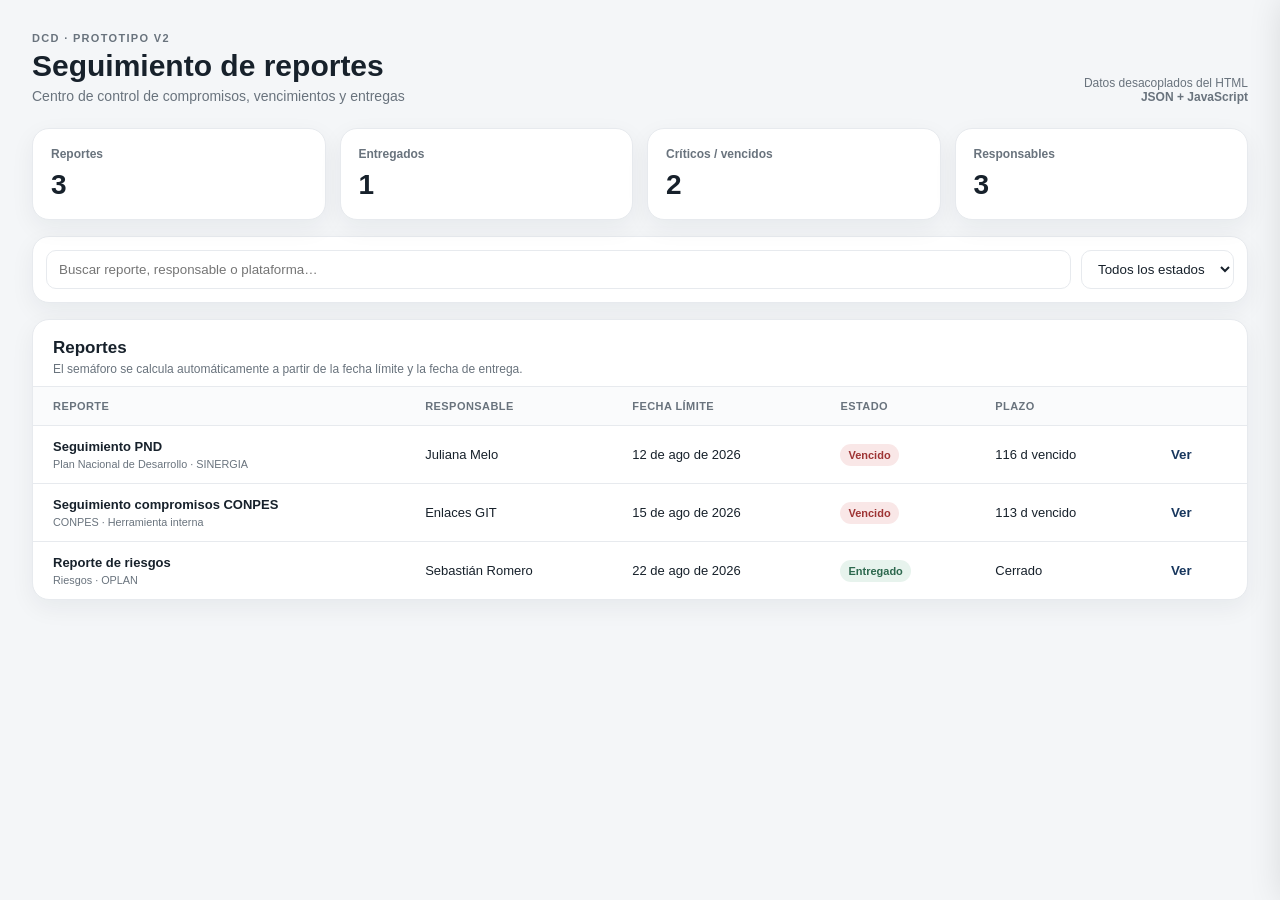
==== v2.html @ bf987211 "Add visor v2 entry page" ====
<!DOCTYPE html><html lang="es"><head><meta charset="utf-8"><meta name="viewport" content="width=device-width,initial-scale=1"><title>DCD · Seguimiento de reportes</title><link rel="stylesheet" href="./css/dashboard.css"></head><body><main class="shell"><header class="top"><div><div class="eyebrow">DCD · Prototipo V2</div><h1>Seguimiento de reportes</h1><div class="sub">Centro de control de compromisos, vencimientos y entregas</div></div><div class="stamp">Datos desacoplados del HTML<br><strong>JSON + JavaScript</strong></div></header><section class="kpis"><div class="card kpi"><span>Reportes</span><strong id="k-total">—</strong></div><div class="card kpi"><span>Entregados</span><strong id="k-cerrados">—</strong></div><div class="card kpi"><span>Críticos / vencidos</span><strong id="k-criticos">—</strong></div><div class="card kpi"><span>Responsables</span><strong id="k-responsables">—</strong></div></section><section class="card toolbar"><input id="buscar" placeholder="Buscar reporte, responsable o plataforma…"><select id="estado"><option value="">Todos los estados</option><option value="cerrado">Entregado</option><option value="plazo">En plazo</option><option value="seguimiento">Seguimiento</option><option value="critico">Crítico</option><option value="vencido">Vencido</option></select></section><section class="card table-card"><div class="table-head"><h2>Reportes</h2><p>El semáforo se calcula automáticamente a partir de la fecha límite y la fecha de entrega.</p></div><table><thead><tr><th>Reporte</th><th>Responsable</th><th>Fecha límite</th><th>Estado</th><th>Plazo</th><th></th></tr></thead><tbody id="tbody"><tr><td colspan="6">Cargando…</td></tr></tbody></table></section></main><aside id="drawer" class="drawer"><button id="close" class="drawer-close">×</button><div id="drawer-body"></div></aside><script src="./js/app.js"></script></body></html>
---- css/dashboard.css ----
:root{--ink:#17212b;--muted:#69737d;--line:#e7eaee;--bg:#f4f6f8;--panel:#fff;--navy:#17365d;--soft:#eaf0f7;--red:#9e3434;--amber:#956600;--green:#2d684e}*{box-sizing:border-box}body{margin:0;background:var(--bg);color:var(--ink);font-family:Arial,Helvetica,sans-serif}.shell{max-width:1400px;margin:auto;padding:32px}.top{display:flex;justify-content:space-between;gap:20px;align-items:flex-end;margin-bottom:24px}.eyebrow,.drawer-eyebrow{font-size:11px;font-weight:700;letter-spacing:.12em;text-transform:uppercase;color:var(--muted)}h1{font-size:30px;margin:5px 0 5px}.sub{color:var(--muted);font-size:14px}.stamp{text-align:right;font-size:12px;color:var(--muted)}.kpis{display:grid;grid-template-columns:repeat(4,1fr);gap:14px;margin-bottom:16px}.card{background:var(--panel);border:1px solid var(--line);border-radius:17px;box-shadow:0 8px 24px rgba(25,35,45,.06)}.kpi{padding:18px}.kpi span{display:block;font-size:12px;color:var(--muted);font-weight:700}.kpi strong{display:block;font-size:28px;margin-top:8px}.toolbar{padding:13px;display:flex;gap:10px;margin-bottom:16px}input,select{border:1px solid var(--line);background:white;border-radius:10px;padding:10px 12px;color:var(--ink)}input{flex:1}.table-card{overflow:hidden}.table-head{padding:18px 20px 10px}.table-head h2{font-size:17px;margin:0 0 4px}.table-head p{font-size:12px;color:var(--muted);margin:0}table{width:100%;border-collapse:collapse}th,td{padding:13px 20px;border-top:1px solid var(--line);text-align:left;font-size:13px}th{font-size:11px;text-transform:uppercase;letter-spacing:.04em;color:var(--muted);background:#fafbfc}td small{display:block;color:var(--muted);margin-top:4px}.badge{display:inline-block;padding:5px 8px;border-radius:999px;font-size:11px;font-weight:700}.cerrado{background:#e7f3ed;color:var(--green)}.plazo{background:#edf2f8;color:var(--navy)}.seguimiento{background:#fff3d6;color:var(--amber)}.critico,.vencido{background:#f9e7e7;color:var(--red)}.linkbtn{border:0;background:none;color:var(--navy);font-weight:700;cursor:pointer}.empty{text-align:center;color:var(--muted);padding:35px}.drawer{position:fixed;right:-440px;top:0;width:min(420px,92vw);height:100vh;background:white;box-shadow:-15px 0 35px rgba(0,0,0,.14);transition:.25s;padding:26px;z-index:10;overflow:auto}.drawer.open{right:0}.drawer-close{float:right;border:0;background:#f0f2f4;border-radius:50%;width:34px;height:34px;cursor:pointer}.drawer h2{margin:7px 0 12px;font-size:22px}dl{display:grid;grid-template-columns:130px 1fr;margin-top:25px}dt,dd{padding:10px 0;border-bottom:1px solid var(--line);font-size:12px;margin:0}dt{color:var(--muted);font-weight:700}dd{font-weight:600}@media(max-width:800px){.shell{padding:18px}.top{align-items:flex-start;flex-direction:column}.stamp{text-align:left}.kpis{grid-template-columns:repeat(2,1fr)}.toolbar{flex-direction:column}.table-card{overflow:auto}table{min-width:850px}}
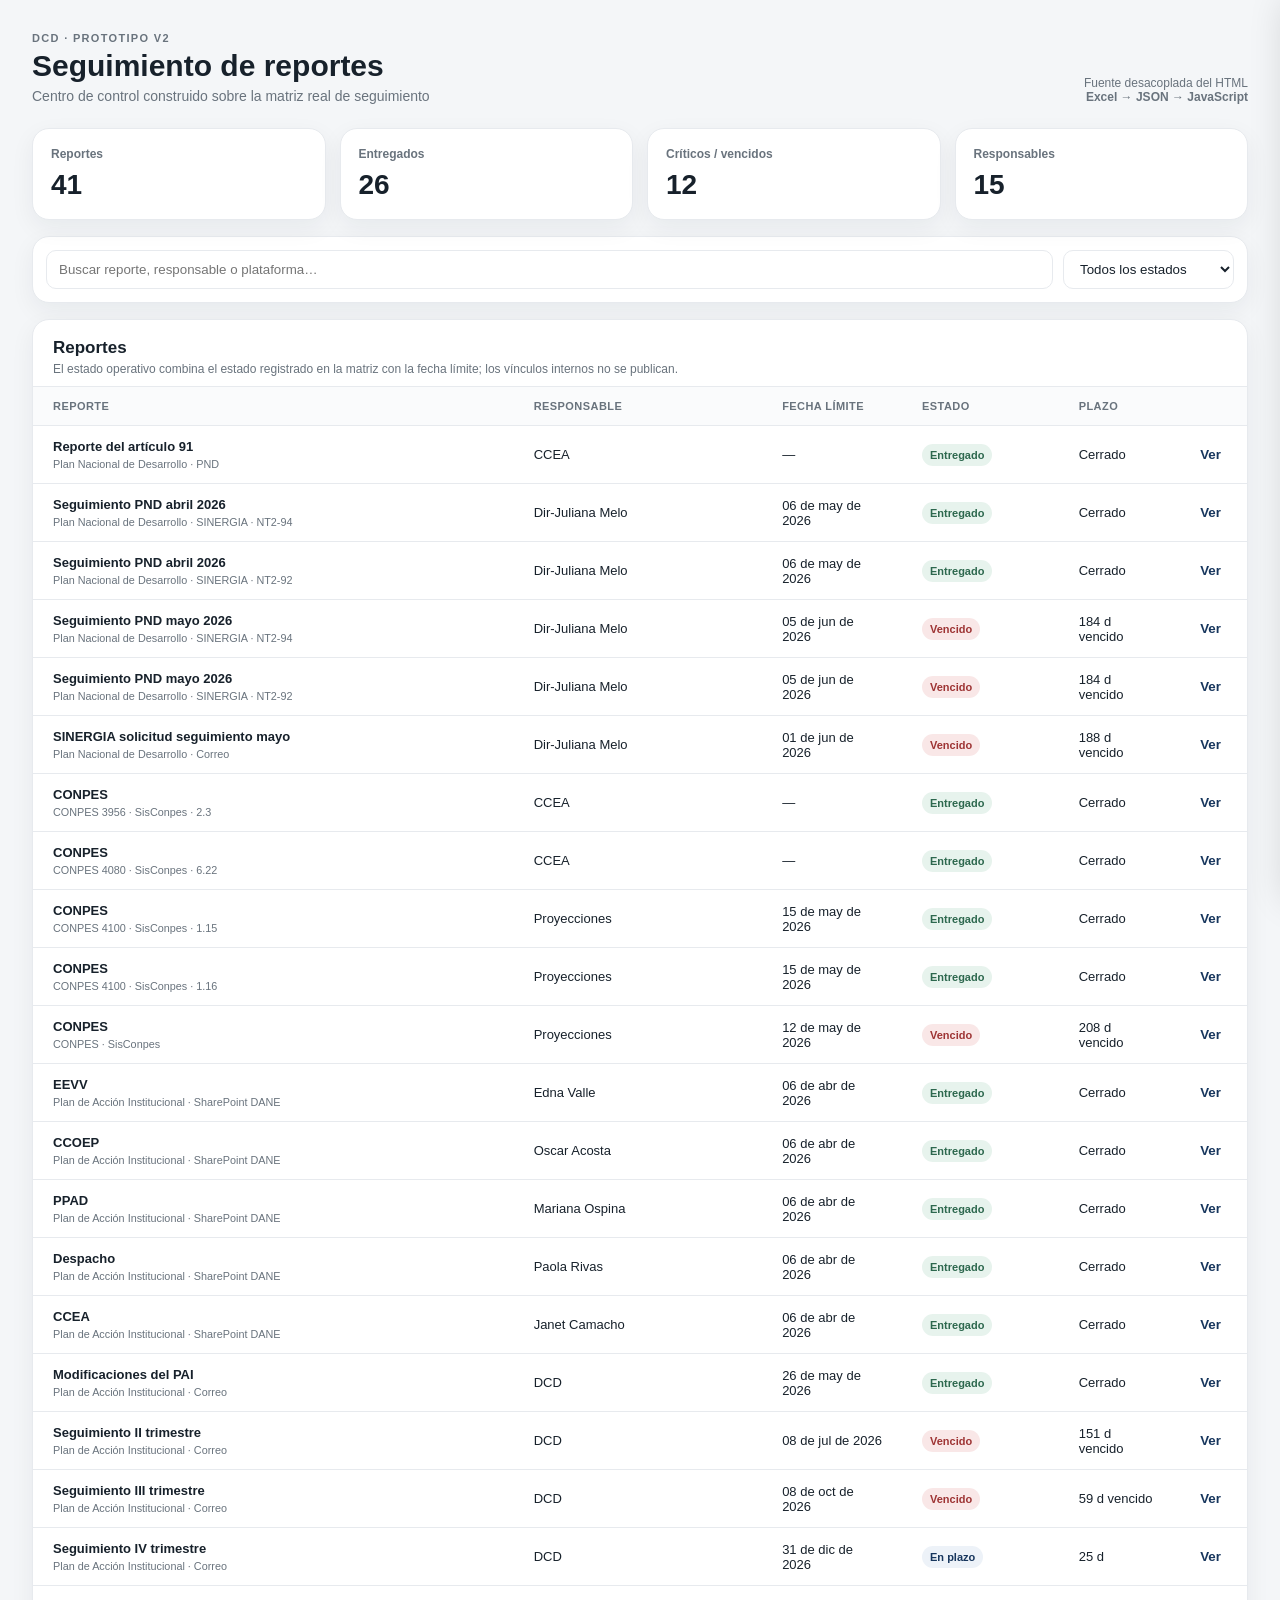
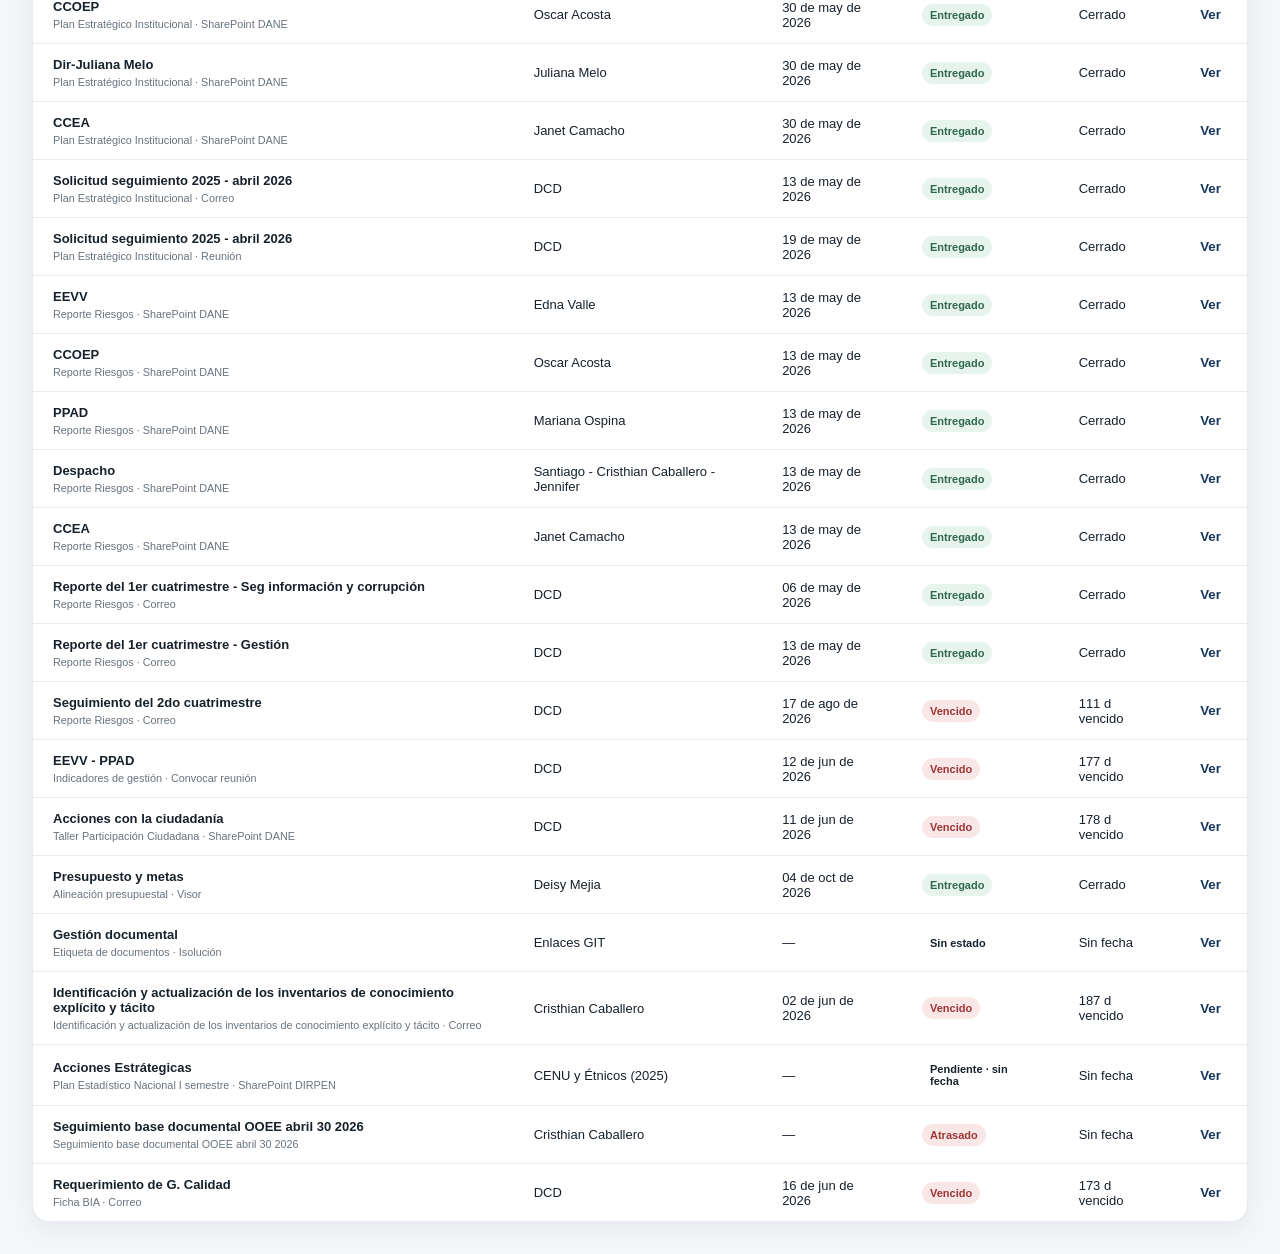
==== commit 2b573e92: "Update visor copy and filters for real matrix data" ====
--- a/v2.html
+++ b/v2.html
@@ -1 +1 @@
-<!DOCTYPE html><html lang="es"><head><meta charset="utf-8"><meta name="viewport" content="width=device-width,initial-scale=1"><title>DCD · Seguimiento de reportes</title><link rel="stylesheet" href="./css/dashboard.css"></head><body><main class="shell"><header class="top"><div><div class="eyebrow">DCD · Prototipo V2</div><h1>Seguimiento de reportes</h1><div class="sub">Centro de control de compromisos, vencimientos y entregas</div></div><div class="stamp">Datos desacoplados del HTML<br><strong>JSON + JavaScript</strong></div></header><section class="kpis"><div class="card kpi"><span>Reportes</span><strong id="k-total">—</strong></div><div class="card kpi"><span>Entregados</span><strong id="k-cerrados">—</strong></div><div class="card kpi"><span>Críticos / vencidos</span><strong id="k-criticos">—</strong></div><div class="card kpi"><span>Responsables</span><strong id="k-responsables">—</strong></div></section><section class="card toolbar"><input id="buscar" placeholder="Buscar reporte, responsable o plataforma…"><select id="estado"><option value="">Todos los estados</option><option value="cerrado">Entregado</option><option value="plazo">En plazo</option><option value="seguimiento">Seguimiento</option><option value="critico">Crítico</option><option value="vencido">Vencido</option></select></section><section class="card table-card"><div class="table-head"><h2>Reportes</h2><p>El semáforo se calcula automáticamente a partir de la fecha límite y la fecha de entrega.</p></div><table><thead><tr><th>Reporte</th><th>Responsable</th><th>Fecha límite</th><th>Estado</th><th>Plazo</th><th></th></tr></thead><tbody id="tbody"><tr><td colspan="6">Cargando…</td></tr></tbody></table></section></main><aside id="drawer" class="drawer"><button id="close" class="drawer-close">×</button><div id="drawer-body"></div></aside><script src="./js/app.js"></script></body></html>+<!DOCTYPE html><html lang="es"><head><meta charset="utf-8"><meta name="viewport" content="width=device-width,initial-scale=1"><title>DCD · Seguimiento de reportes</title><link rel="stylesheet" href="./css/dashboard.css"></head><body><main class="shell"><header class="top"><div><div class="eyebrow">DCD · Prototipo V2</div><h1>Seguimiento de reportes</h1><div class="sub">Centro de control construido sobre la matriz real de seguimiento</div></div><div class="stamp">Fuente desacoplada del HTML<br><strong>Excel → JSON → JavaScript</strong></div></header><section class="kpis"><div class="card kpi"><span>Reportes</span><strong id="k-total">—</strong></div><div class="card kpi"><span>Entregados</span><strong id="k-cerrados">—</strong></div><div class="card kpi"><span>Críticos / vencidos</span><strong id="k-criticos">—</strong></div><div class="card kpi"><span>Responsables</span><strong id="k-responsables">—</strong></div></section><section class="card toolbar"><input id="buscar" placeholder="Buscar reporte, responsable o plataforma…"><select id="estado"><option value="">Todos los estados</option><option value="cerrado">Entregado</option><option value="plazo">En plazo</option><option value="seguimiento">Seguimiento</option><option value="critico">Crítico</option><option value="vencido">Vencido</option><option value="sinfecha">Pendiente / sin fecha</option></select></section><section class="card table-card"><div class="table-head"><h2>Reportes</h2><p>El estado operativo combina el estado registrado en la matriz con la fecha límite; los vínculos internos no se publican.</p></div><table><thead><tr><th>Reporte</th><th>Responsable</th><th>Fecha límite</th><th>Estado</th><th>Plazo</th><th></th></tr></thead><tbody id="tbody"><tr><td colspan="6">Cargando…</td></tr></tbody></table></section></main><aside id="drawer" class="drawer"><button id="close" class="drawer-close">×</button><div id="drawer-body"></div></aside><script src="./js/app.js"></script></body></html>
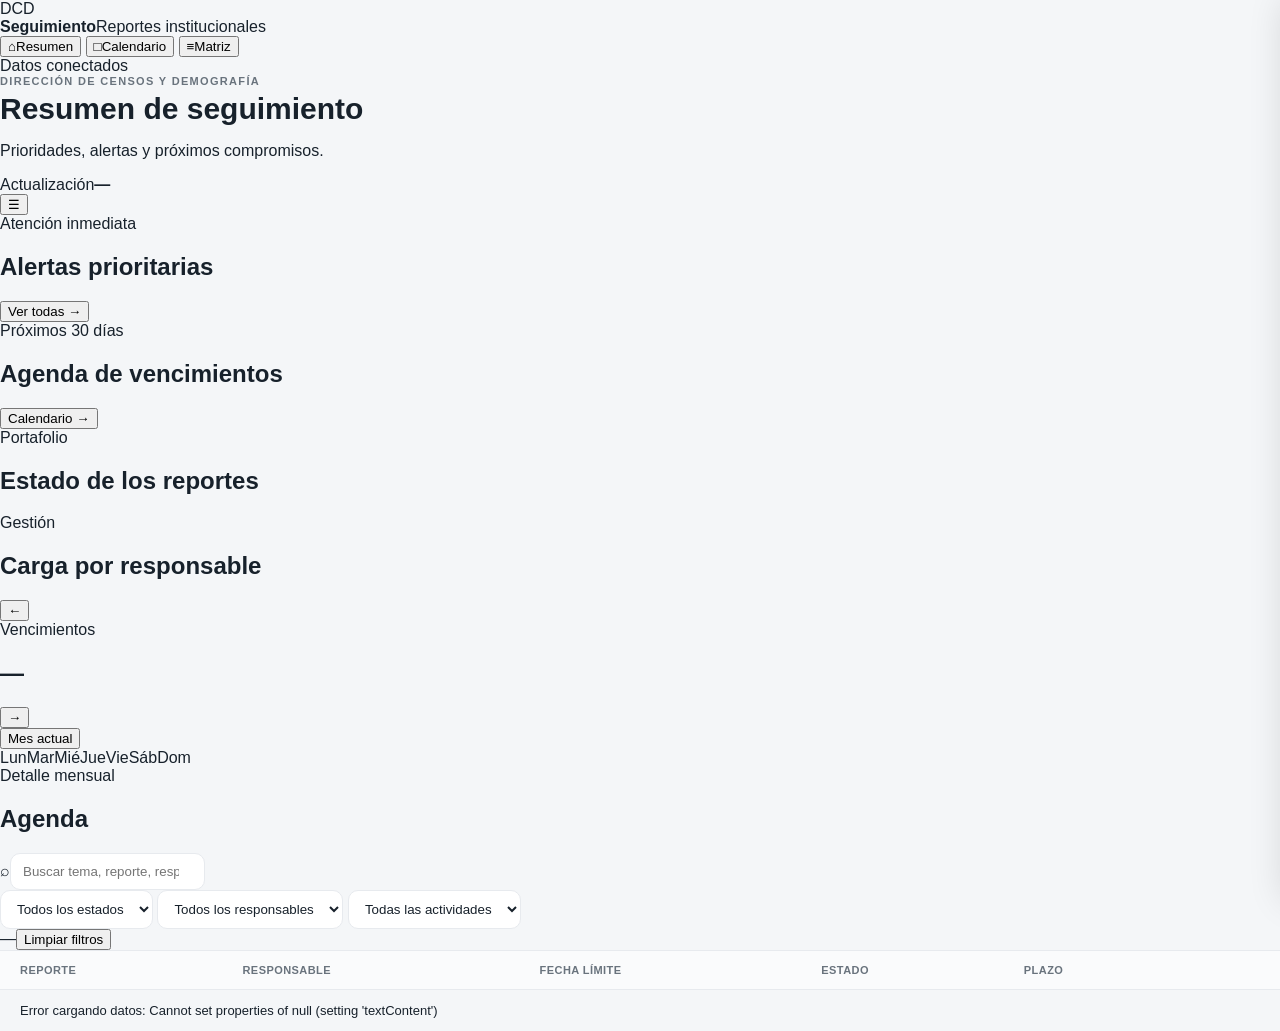
==== commit f3b1eaaf: "Redesign visor with summary calendar and matrix views" ====
--- a/v2.html
+++ b/v2.html
@@ -1 +1,95 @@
-<!DOCTYPE html><html lang="es"><head><meta charset="utf-8"><meta name="viewport" content="width=device-width,initial-scale=1"><title>DCD · Seguimiento de reportes</title><link rel="stylesheet" href="./css/dashboard.css"></head><body><main class="shell"><header class="top"><div><div class="eyebrow">DCD · Prototipo V2</div><h1>Seguimiento de reportes</h1><div class="sub">Centro de control construido sobre la matriz real de seguimiento</div></div><div class="stamp">Fuente desacoplada del HTML<br><strong>Excel → JSON → JavaScript</strong></div></header><section class="kpis"><div class="card kpi"><span>Reportes</span><strong id="k-total">—</strong></div><div class="card kpi"><span>Entregados</span><strong id="k-cerrados">—</strong></div><div class="card kpi"><span>Críticos / vencidos</span><strong id="k-criticos">—</strong></div><div class="card kpi"><span>Responsables</span><strong id="k-responsables">—</strong></div></section><section class="card toolbar"><input id="buscar" placeholder="Buscar reporte, responsable o plataforma…"><select id="estado"><option value="">Todos los estados</option><option value="cerrado">Entregado</option><option value="plazo">En plazo</option><option value="seguimiento">Seguimiento</option><option value="critico">Crítico</option><option value="vencido">Vencido</option><option value="sinfecha">Pendiente / sin fecha</option></select></section><section class="card table-card"><div class="table-head"><h2>Reportes</h2><p>El estado operativo combina el estado registrado en la matriz con la fecha límite; los vínculos internos no se publican.</p></div><table><thead><tr><th>Reporte</th><th>Responsable</th><th>Fecha límite</th><th>Estado</th><th>Plazo</th><th></th></tr></thead><tbody id="tbody"><tr><td colspan="6">Cargando…</td></tr></tbody></table></section></main><aside id="drawer" class="drawer"><button id="close" class="drawer-close">×</button><div id="drawer-body"></div></aside><script src="./js/app.js"></script></body></html>+<!DOCTYPE html>
+<html lang="es">
+<head>
+  <meta charset="utf-8">
+  <meta name="viewport" content="width=device-width,initial-scale=1">
+  <meta name="theme-color" content="#0b2748">
+  <title>DCD · Seguimiento de reportes</title>
+  <link rel="stylesheet" href="./css/dashboard.css">
+</head>
+<body>
+  <div class="app-shell">
+    <aside class="sidebar" id="sidebar">
+      <div class="brand">
+        <div class="brand-mark">DCD</div>
+        <div><strong>Seguimiento</strong><span>Reportes institucionales</span></div>
+      </div>
+      <nav class="nav" aria-label="Navegación principal">
+        <button class="nav-item active" data-view="resumen" aria-current="page"><span class="nav-icon">⌂</span><span>Resumen</span></button>
+        <button class="nav-item" data-view="calendario"><span class="nav-icon">□</span><span>Calendario</span></button>
+        <button class="nav-item" data-view="matriz"><span class="nav-icon">≡</span><span>Matriz</span></button>
+      </nav>
+      <div class="sidebar-foot"><span class="status-dot"></span><span>Datos conectados</span></div>
+    </aside>
+
+    <main class="main">
+      <header class="topbar">
+        <div>
+          <div class="eyebrow">Dirección de Censos y Demografía</div>
+          <h1 id="page-title">Resumen de seguimiento</h1>
+          <p id="page-subtitle">Prioridades, alertas y próximos compromisos.</p>
+        </div>
+        <div class="top-actions">
+          <div class="updated"><span>Actualización</span><strong id="updated-at">—</strong></div>
+          <button class="mobile-menu" id="mobile-menu" aria-label="Abrir navegación">☰</button>
+        </div>
+      </header>
+
+      <section id="view-resumen" class="view active">
+        <div class="kpi-grid" id="summary-kpis"></div>
+        <div class="dashboard-grid">
+          <section class="panel panel-wide">
+            <div class="panel-head"><div><span class="section-kicker">Atención inmediata</span><h2>Alertas prioritarias</h2></div><button class="text-action" data-go="matriz" data-filter="attention">Ver todas →</button></div>
+            <div id="priority-alerts" class="alert-list"></div>
+          </section>
+          <section class="panel">
+            <div class="panel-head"><div><span class="section-kicker">Próximos 30 días</span><h2>Agenda de vencimientos</h2></div><button class="text-action" data-go="calendario">Calendario →</button></div>
+            <div id="upcoming-list" class="mini-timeline"></div>
+          </section>
+          <section class="panel">
+            <div class="panel-head"><div><span class="section-kicker">Portafolio</span><h2>Estado de los reportes</h2></div></div>
+            <div id="status-breakdown" class="status-breakdown"></div>
+          </section>
+          <section class="panel panel-wide">
+            <div class="panel-head"><div><span class="section-kicker">Gestión</span><h2>Carga por responsable</h2></div></div>
+            <div id="owner-load" class="owner-load"></div>
+          </section>
+        </div>
+      </section>
+
+      <section id="view-calendario" class="view">
+        <div class="calendar-toolbar panel">
+          <div class="month-nav"><button id="prev-month" aria-label="Mes anterior">←</button><div><span class="section-kicker">Vencimientos</span><h2 id="calendar-month">—</h2></div><button id="next-month" aria-label="Mes siguiente">→</button></div>
+          <button class="secondary-btn" id="today-month">Mes actual</button>
+        </div>
+        <div class="calendar-layout">
+          <section class="panel calendar-panel"><div class="calendar-weekdays"><span>Lun</span><span>Mar</span><span>Mié</span><span>Jue</span><span>Vie</span><span>Sáb</span><span>Dom</span></div><div id="calendar-grid" class="calendar-grid"></div></section>
+          <aside class="panel agenda-panel"><div class="panel-head"><div><span class="section-kicker">Detalle mensual</span><h2>Agenda</h2></div></div><div id="month-agenda" class="agenda-list"></div></aside>
+        </div>
+      </section>
+
+      <section id="view-matriz" class="view">
+        <section class="panel matrix-panel">
+          <div class="matrix-toolbar">
+            <div class="search-wrap"><span>⌕</span><input id="buscar" type="search" placeholder="Buscar tema, reporte, responsable o plataforma…"></div>
+            <select id="estado"><option value="">Todos los estados</option><option value="vencido">Vencidos</option><option value="critico">Críticos</option><option value="seguimiento">Seguimiento</option><option value="plazo">En plazo</option><option value="cerrado">Entregados</option><option value="sinfecha">Sin fecha</option></select>
+            <select id="responsable"><option value="">Todos los responsables</option></select>
+            <select id="actividad"><option value="">Todas las actividades</option></select>
+          </div>
+          <div class="matrix-meta"><span id="matrix-count">—</span><button class="clear-btn" id="clear-filters">Limpiar filtros</button></div>
+          <div class="table-scroll">
+            <table>
+              <thead><tr><th>Reporte</th><th>Responsable</th><th>Fecha límite</th><th>Estado</th><th>Plazo</th><th></th></tr></thead>
+              <tbody id="tbody"><tr><td colspan="6" class="empty">Cargando información…</td></tr></tbody>
+            </table>
+          </div>
+        </section>
+      </section>
+    </main>
+  </div>
+
+  <div class="drawer-backdrop" id="drawer-backdrop"></div>
+  <aside id="drawer" class="drawer" aria-hidden="true"><button id="close" class="drawer-close" aria-label="Cerrar detalle">×</button><div id="drawer-body"></div></aside>
+  <script src="./js/app.js"></script>
+</body>
+</html>
--- a/css/dashboard.css
+++ b/css/dashboard.css
@@ -1 +1 @@
-:root{--ink:#17212b;--muted:#69737d;--line:#e7eaee;--bg:#f4f6f8;--panel:#fff;--navy:#17365d;--soft:#eaf0f7;--red:#9e3434;--amber:#956600;--green:#2d684e}*{box-sizing:border-box}body{margin:0;background:var(--bg);color:var(--ink);font-family:Arial,Helvetica,sans-serif}.shell{max-width:1400px;margin:auto;padding:32px}.top{display:flex;justify-content:space-between;gap:20px;align-items:flex-end;margin-bottom:24px}.eyebrow,.drawer-eyebrow{font-size:11px;font-weight:700;letter-spacing:.12em;text-transform:uppercase;color:var(--muted)}h1{font-size:30px;margin:5px 0 5px}.sub{color:var(--muted);font-size:14px}.stamp{text-align:right;font-size:12px;color:var(--muted)}.kpis{display:grid;grid-template-columns:repeat(4,1fr);gap:14px;margin-bottom:16px}.card{background:var(--panel);border:1px solid var(--line);border-radius:17px;box-shadow:0 8px 24px rgba(25,35,45,.06)}.kpi{padding:18px}.kpi span{display:block;font-size:12px;color:var(--muted);font-weight:700}.kpi strong{display:block;font-size:28px;margin-top:8px}.toolbar{padding:13px;display:flex;gap:10px;margin-bottom:16px}input,select{border:1px solid var(--line);background:white;border-radius:10px;padding:10px 12px;color:var(--ink)}input{flex:1}.table-card{overflow:hidden}.table-head{padding:18px 20px 10px}.table-head h2{font-size:17px;margin:0 0 4px}.table-head p{font-size:12px;color:var(--muted);margin:0}table{width:100%;border-collapse:collapse}th,td{padding:13px 20px;border-top:1px solid var(--line);text-align:left;font-size:13px}th{font-size:11px;text-transform:uppercase;letter-spacing:.04em;color:var(--muted);background:#fafbfc}td small{display:block;color:var(--muted);margin-top:4px}.badge{display:inline-block;padding:5px 8px;border-radius:999px;font-size:11px;font-weight:700}.cerrado{background:#e7f3ed;color:var(--green)}.plazo{background:#edf2f8;color:var(--navy)}.seguimiento{background:#fff3d6;color:var(--amber)}.critico,.vencido{background:#f9e7e7;color:var(--red)}.linkbtn{border:0;background:none;color:var(--navy);font-weight:700;cursor:pointer}.empty{text-align:center;color:var(--muted);padding:35px}.drawer{position:fixed;right:-440px;top:0;width:min(420px,92vw);height:100vh;background:white;box-shadow:-15px 0 35px rgba(0,0,0,.14);transition:.25s;padding:26px;z-index:10;overflow:auto}.drawer.open{right:0}.drawer-close{float:right;border:0;background:#f0f2f4;border-radius:50%;width:34px;height:34px;cursor:pointer}.drawer h2{margin:7px 0 12px;font-size:22px}dl{display:grid;grid-template-columns:130px 1fr;margin-top:25px}dt,dd{padding:10px 0;border-bottom:1px solid var(--line);font-size:12px;margin:0}dt{color:var(--muted);font-weight:700}dd{font-weight:600}@media(max-width:800px){.shell{padding:18px}.top{align-items:flex-start;flex-direction:column}.stamp{text-align:left}.kpis{grid-template-columns:repeat(2,1fr)}.toolbar{flex-direction:column}.table-card{overflow:auto}table{min-width:850px}}+:root{--ink:#17212b;--muted:#69737d;--line:#e7eaee;--bg:#f4f6f8;--panel:#fff;--navy:#17365d;--soft:#eaf0f7;--red:#9e3434;--amber:#956600;--green:#2d684e}*{box-sizing:border-box}body{margin:0;background:var(--bg);color:var(--ink);font-family:Arial,Helvetica,sans-serif}.shell{max-width:1400px;margin:auto;padding:32px}.top{display:flex;justify-content:space-between;gap:20px;align-items:flex-end;margin-bottom:24px}.eyebrow,.drawer-eyebrow{font-size:11px;font-weight:700;letter-spacing:.12em;text-transform:uppercase;color:var(--muted)}h1{font-size:30px;margin:5px 0 5px}.sub{color:var(--muted);font-size:14px}.stamp{text-align:right;font-size:12px;color:var(--muted)}.kpis{display:grid;grid-template-columns:repeat(4,1fr);gap:14px;margin-bottom:16px}.card{background:var(--panel);border:1px solid var(--line);border-radius:17px;box-shadow:0 8px 24px rgba(25,35,45,.06)}.kpi{padding:18px}.kpi span{display:block;font-size:12px;color:var(--muted);font-weight:700}.kpi strong{display:block;font-size:28px;margin-top:8px}.toolbar{padding:13px;display:flex;gap:10px;margin-bottom:16px}input,select{border:1px solid var(--line);background:white;border-radius:10px;padding:10px 12px;color:var(--ink)}input{flex:1}.table-card{overflow:hidden}.table-head{padding:18px 20px 10px}.table-head h2{font-size:17px;margin:0 0 4px}.table-head p{font-size:12px;color:var(--muted);margin:0}table{width:100%;border-collapse:collapse}th,td{padding:13px 20px;border-top:1px solid var(--line);text-align:left;font-size:13px}th{font-size:11px;text-transform:uppercase;letter-spacing:.04em;color:var(--muted);background:#fafbfc}td small{display:block;color:var(--muted);margin-top:4px}.badge{display:inline-block;padding:5px 8px;border-radius:999px;font-size:11px;font-weight:700}.cerrado{background:#e7f3ed;color:var(--green)}.plazo{background:#edf2f8;color:var(--navy)}.seguimiento{background:#fff3d6;color:var(--amber)}.critico,.vencido{background:#f9e7e7;color:var(--red)}.sinfecha{background:#f0f1f3;color:#606a74}.linkbtn{border:0;background:none;color:var(--navy);font-weight:700;cursor:pointer}.empty{text-align:center;color:var(--muted);padding:35px}.drawer{position:fixed;right:-440px;top:0;width:min(420px,92vw);height:100vh;background:white;box-shadow:-15px 0 35px rgba(0,0,0,.14);transition:.25s;padding:26px;z-index:10;overflow:auto}.drawer.open{right:0}.drawer-close{float:right;border:0;background:#f0f2f4;border-radius:50%;width:34px;height:34px;cursor:pointer}.drawer h2{margin:7px 0 12px;font-size:22px}dl{display:grid;grid-template-columns:130px 1fr;margin-top:25px}dt,dd{padding:10px 0;border-bottom:1px solid var(--line);font-size:12px;margin:0}dt{color:var(--muted);font-weight:700}dd{font-weight:600}@media(max-width:800px){.shell{padding:18px}.top{align-items:flex-start;flex-direction:column}.stamp{text-align:left}.kpis{grid-template-columns:repeat(2,1fr)}.toolbar{flex-direction:column}.table-card{overflow:auto}table{min-width:850px}}
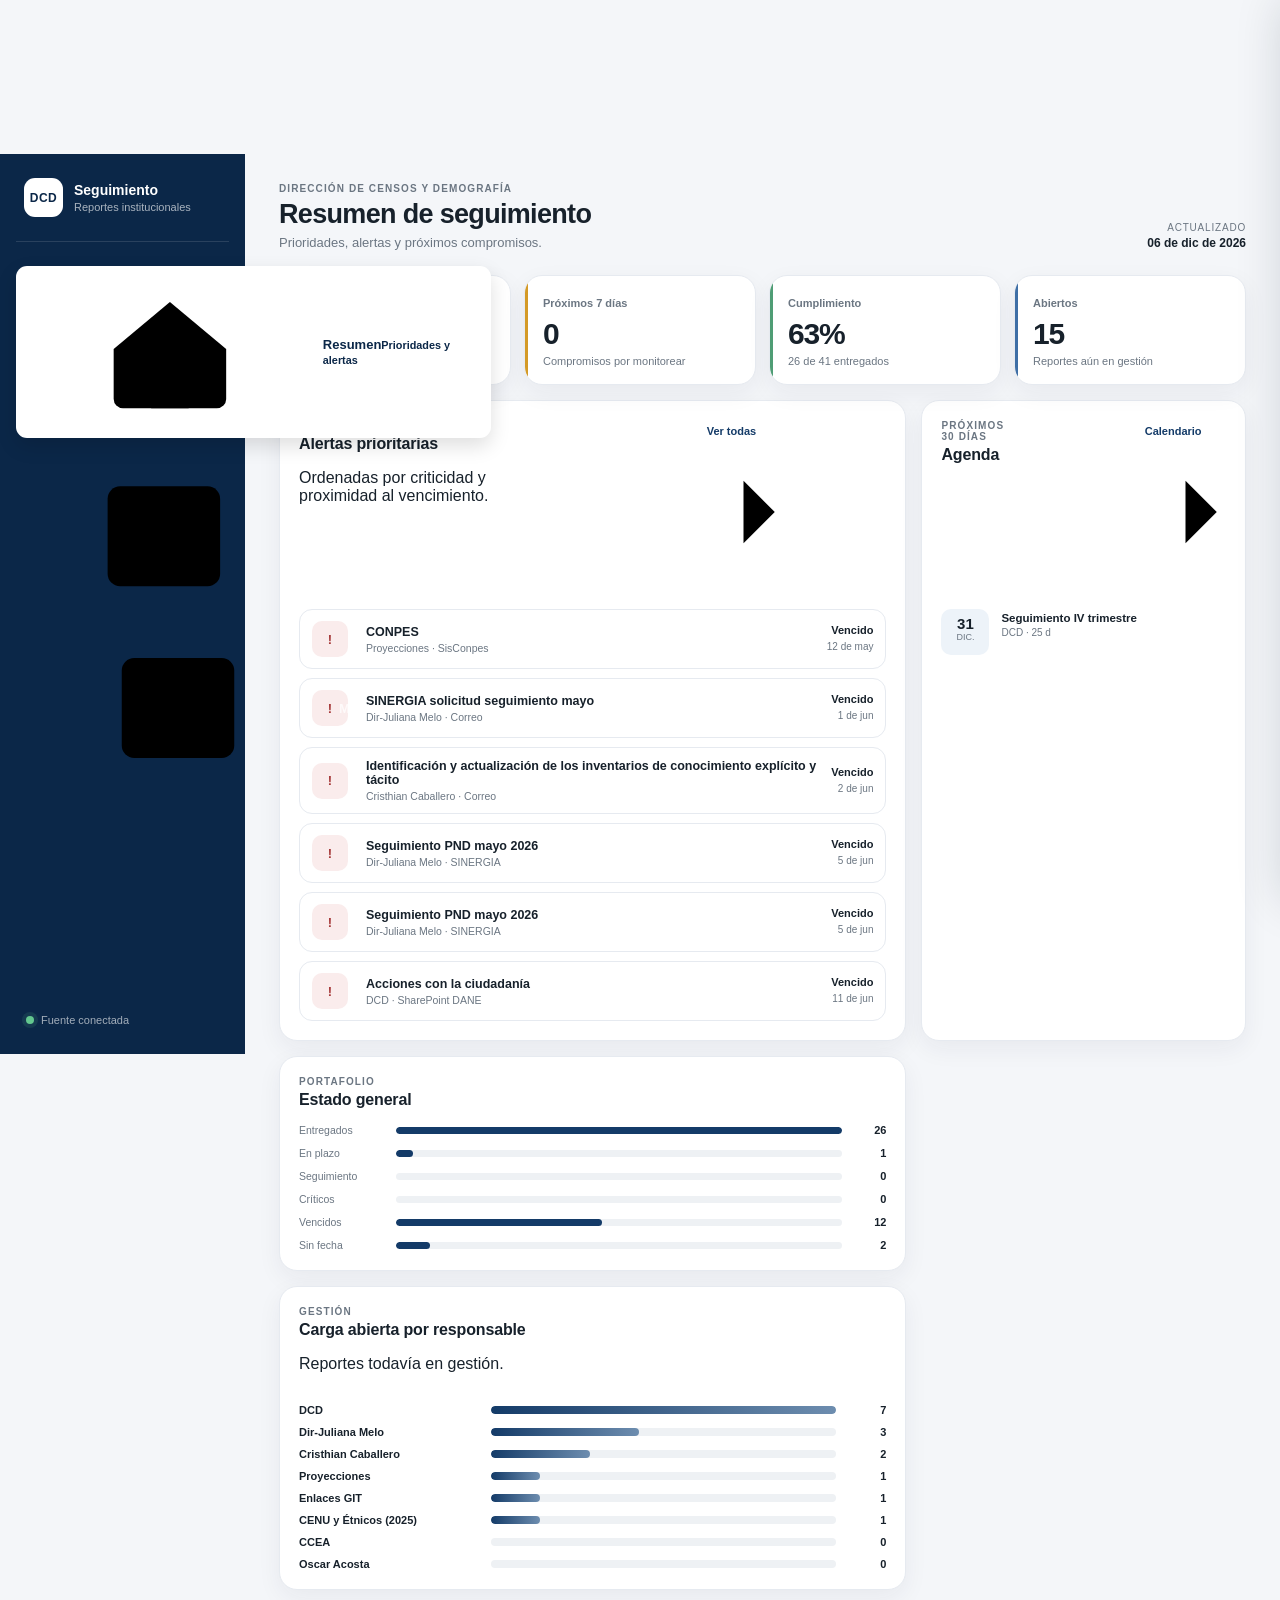
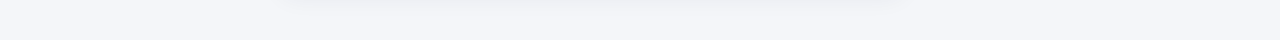
==== commit 3787304d: "Refine dashboard structure and SVG icon system" ====
--- a/v2.html
+++ b/v2.html
@@ -3,93 +3,106 @@
 <head>
   <meta charset="utf-8">
   <meta name="viewport" content="width=device-width,initial-scale=1">
-  <meta name="theme-color" content="#0b2748">
+  <meta name="theme-color" content="#12375b">
   <title>DCD · Seguimiento de reportes</title>
   <link rel="stylesheet" href="./css/dashboard.css">
 </head>
 <body>
-  <div class="app-shell">
-    <aside class="sidebar" id="sidebar">
-      <div class="brand">
-        <div class="brand-mark">DCD</div>
-        <div><strong>Seguimiento</strong><span>Reportes institucionales</span></div>
+<svg class="svg-sprite" aria-hidden="true">
+  <symbol id="i-home" viewBox="0 0 24 24"><path d="M3 11.5 12 4l9 7.5v8a1.5 1.5 0 0 1-1.5 1.5h-15A1.5 1.5 0 0 1 3 19.5z"/><path d="M9 21v-6h6v6"/></symbol>
+  <symbol id="i-calendar" viewBox="0 0 24 24"><rect x="3" y="5" width="18" height="16" rx="2"/><path d="M8 3v4M16 3v4M3 10h18"/></symbol>
+  <symbol id="i-table" viewBox="0 0 24 24"><rect x="3" y="4" width="18" height="16" rx="2"/><path d="M3 10h18M9 4v16M15 4v16"/></symbol>
+  <symbol id="i-search" viewBox="0 0 24 24"><circle cx="11" cy="11" r="7"/><path d="m20 20-4-4"/></symbol>
+  <symbol id="i-chevron-left" viewBox="0 0 24 24"><path d="m15 18-6-6 6-6"/></symbol>
+  <symbol id="i-chevron-right" viewBox="0 0 24 24"><path d="m9 18 6-6-6-6"/></symbol>
+  <symbol id="i-menu" viewBox="0 0 24 24"><path d="M4 7h16M4 12h16M4 17h16"/></symbol>
+  <symbol id="i-close" viewBox="0 0 24 24"><path d="m6 6 12 12M18 6 6 18"/></symbol>
+  <symbol id="i-arrow" viewBox="0 0 24 24"><path d="M5 12h14M14 7l5 5-5 5"/></symbol>
+  <symbol id="i-filter" viewBox="0 0 24 24"><path d="M4 6h16M7 12h10M10 18h4"/></symbol>
+</svg>
+
+<div class="app-shell">
+  <aside class="sidebar" id="sidebar">
+    <div class="brand">
+      <div class="brand-mark">DCD</div>
+      <div><strong>Seguimiento</strong><span>Reportes institucionales</span></div>
+    </div>
+    <nav class="nav" aria-label="Navegación principal">
+      <button class="nav-item active" data-view="resumen" aria-current="page"><svg><use href="#i-home"/></svg><span><strong>Resumen</strong><small>Prioridades y alertas</small></span></button>
+      <button class="nav-item" data-view="calendario"><svg><use href="#i-calendar"/></svg><span><strong>Calendario</strong><small>Compromisos y plazos</small></span></button>
+      <button class="nav-item" data-view="matriz"><svg><use href="#i-table"/></svg><span><strong>Matriz</strong><small>Consulta detallada</small></span></button>
+    </nav>
+    <div class="sidebar-foot"><span class="status-dot"></span><span>Fuente conectada</span></div>
+  </aside>
+
+  <main class="main">
+    <header class="topbar">
+      <div>
+        <div class="eyebrow">Dirección de Censos y Demografía</div>
+        <h1 id="page-title">Resumen de seguimiento</h1>
+        <p id="page-subtitle">Lo que requiere atención y próximos compromisos.</p>
       </div>
-      <nav class="nav" aria-label="Navegación principal">
-        <button class="nav-item active" data-view="resumen" aria-current="page"><span class="nav-icon">⌂</span><span>Resumen</span></button>
-        <button class="nav-item" data-view="calendario"><span class="nav-icon">□</span><span>Calendario</span></button>
-        <button class="nav-item" data-view="matriz"><span class="nav-icon">≡</span><span>Matriz</span></button>
-      </nav>
-      <div class="sidebar-foot"><span class="status-dot"></span><span>Datos conectados</span></div>
-    </aside>
+      <div class="top-actions">
+        <div class="updated"><span>Actualizado</span><strong id="updated-at">—</strong></div>
+        <button class="icon-btn mobile-menu" id="mobile-menu" aria-label="Abrir navegación"><svg><use href="#i-menu"/></svg></button>
+      </div>
+    </header>
 
-    <main class="main">
-      <header class="topbar">
-        <div>
-          <div class="eyebrow">Dirección de Censos y Demografía</div>
-          <h1 id="page-title">Resumen de seguimiento</h1>
-          <p id="page-subtitle">Prioridades, alertas y próximos compromisos.</p>
+    <section id="view-resumen" class="view active">
+      <div class="kpi-grid" id="summary-kpis"></div>
+      <div class="dashboard-grid">
+        <section class="panel panel-wide priority-panel">
+          <div class="panel-head"><div><span class="section-kicker">Atención inmediata</span><h2>Alertas prioritarias</h2><p>Ordenadas por criticidad y proximidad al vencimiento.</p></div><button class="text-action" data-go="matriz" data-filter="attention">Ver todas <svg><use href="#i-arrow"/></svg></button></div>
+          <div id="priority-alerts" class="alert-list"></div>
+        </section>
+        <section class="panel">
+          <div class="panel-head"><div><span class="section-kicker">Próximos 30 días</span><h2>Agenda</h2></div><button class="text-action" data-go="calendario">Calendario <svg><use href="#i-arrow"/></svg></button></div>
+          <div id="upcoming-list" class="mini-timeline"></div>
+        </section>
+        <section class="panel">
+          <div class="panel-head"><div><span class="section-kicker">Portafolio</span><h2>Estado general</h2></div></div>
+          <div id="status-breakdown" class="status-breakdown"></div>
+        </section>
+        <section class="panel panel-wide">
+          <div class="panel-head"><div><span class="section-kicker">Gestión</span><h2>Carga abierta por responsable</h2><p>Reportes todavía en gestión.</p></div></div>
+          <div id="owner-load" class="owner-load"></div>
+        </section>
+      </div>
+    </section>
+
+    <section id="view-calendario" class="view">
+      <div class="calendar-toolbar panel">
+        <div class="month-nav"><button class="icon-btn" id="prev-month" aria-label="Mes anterior"><svg><use href="#i-chevron-left"/></svg></button><div><span class="section-kicker">Vencimientos</span><h2 id="calendar-month">—</h2></div><button class="icon-btn" id="next-month" aria-label="Mes siguiente"><svg><use href="#i-chevron-right"/></svg></button></div>
+        <button class="secondary-btn" id="today-month">Mes actual</button>
+      </div>
+      <div class="calendar-layout">
+        <section class="panel calendar-panel"><div class="calendar-weekdays"><span>Lun</span><span>Mar</span><span>Mié</span><span>Jue</span><span>Vie</span><span>Sáb</span><span>Dom</span></div><div id="calendar-grid" class="calendar-grid"></div></section>
+        <aside class="panel agenda-panel"><div class="panel-head"><div><span class="section-kicker">Detalle mensual</span><h2>Agenda</h2><p id="agenda-caption">Compromisos del mes seleccionado.</p></div></div><div id="month-agenda" class="agenda-list"></div></aside>
+      </div>
+    </section>
+
+    <section id="view-matriz" class="view">
+      <section class="panel matrix-panel">
+        <div class="matrix-toolbar">
+          <div class="search-wrap"><svg><use href="#i-search"/></svg><input id="buscar" type="search" placeholder="Buscar tema, reporte, responsable o plataforma…" autocomplete="off"></div>
+          <div class="select-wrap"><svg><use href="#i-filter"/></svg><select id="estado"><option value="">Todos los estados</option><option value="vencido">Vencidos</option><option value="critico">Críticos</option><option value="seguimiento">Seguimiento</option><option value="plazo">En plazo</option><option value="cerrado">Entregados</option><option value="sinfecha">Sin fecha</option></select></div>
+          <select id="responsable"><option value="">Todos los responsables</option></select>
+          <select id="actividad"><option value="">Todas las actividades</option></select>
         </div>
-        <div class="top-actions">
-          <div class="updated"><span>Actualización</span><strong id="updated-at">—</strong></div>
-          <button class="mobile-menu" id="mobile-menu" aria-label="Abrir navegación">☰</button>
-        </div>
-      </header>
-
-      <section id="view-resumen" class="view active">
-        <div class="kpi-grid" id="summary-kpis"></div>
-        <div class="dashboard-grid">
-          <section class="panel panel-wide">
-            <div class="panel-head"><div><span class="section-kicker">Atención inmediata</span><h2>Alertas prioritarias</h2></div><button class="text-action" data-go="matriz" data-filter="attention">Ver todas →</button></div>
-            <div id="priority-alerts" class="alert-list"></div>
-          </section>
-          <section class="panel">
-            <div class="panel-head"><div><span class="section-kicker">Próximos 30 días</span><h2>Agenda de vencimientos</h2></div><button class="text-action" data-go="calendario">Calendario →</button></div>
-            <div id="upcoming-list" class="mini-timeline"></div>
-          </section>
-          <section class="panel">
-            <div class="panel-head"><div><span class="section-kicker">Portafolio</span><h2>Estado de los reportes</h2></div></div>
-            <div id="status-breakdown" class="status-breakdown"></div>
-          </section>
-          <section class="panel panel-wide">
-            <div class="panel-head"><div><span class="section-kicker">Gestión</span><h2>Carga por responsable</h2></div></div>
-            <div id="owner-load" class="owner-load"></div>
-          </section>
+        <div class="filter-bar"><div id="active-filters" class="filter-chips"></div><div class="matrix-meta"><span id="matrix-count">—</span><button class="clear-btn" id="clear-filters">Limpiar filtros</button></div></div>
+        <div class="table-scroll">
+          <table>
+            <thead><tr><th>Reporte</th><th>Responsable</th><th>Fecha límite</th><th>Estado</th><th>Plazo</th><th></th></tr></thead>
+            <tbody id="tbody"><tr><td colspan="6" class="empty">Cargando información…</td></tr></tbody>
+          </table>
         </div>
       </section>
+    </section>
+  </main>
+</div>
 
-      <section id="view-calendario" class="view">
-        <div class="calendar-toolbar panel">
-          <div class="month-nav"><button id="prev-month" aria-label="Mes anterior">←</button><div><span class="section-kicker">Vencimientos</span><h2 id="calendar-month">—</h2></div><button id="next-month" aria-label="Mes siguiente">→</button></div>
-          <button class="secondary-btn" id="today-month">Mes actual</button>
-        </div>
-        <div class="calendar-layout">
-          <section class="panel calendar-panel"><div class="calendar-weekdays"><span>Lun</span><span>Mar</span><span>Mié</span><span>Jue</span><span>Vie</span><span>Sáb</span><span>Dom</span></div><div id="calendar-grid" class="calendar-grid"></div></section>
-          <aside class="panel agenda-panel"><div class="panel-head"><div><span class="section-kicker">Detalle mensual</span><h2>Agenda</h2></div></div><div id="month-agenda" class="agenda-list"></div></aside>
-        </div>
-      </section>
-
-      <section id="view-matriz" class="view">
-        <section class="panel matrix-panel">
-          <div class="matrix-toolbar">
-            <div class="search-wrap"><span>⌕</span><input id="buscar" type="search" placeholder="Buscar tema, reporte, responsable o plataforma…"></div>
-            <select id="estado"><option value="">Todos los estados</option><option value="vencido">Vencidos</option><option value="critico">Críticos</option><option value="seguimiento">Seguimiento</option><option value="plazo">En plazo</option><option value="cerrado">Entregados</option><option value="sinfecha">Sin fecha</option></select>
-            <select id="responsable"><option value="">Todos los responsables</option></select>
-            <select id="actividad"><option value="">Todas las actividades</option></select>
-          </div>
-          <div class="matrix-meta"><span id="matrix-count">—</span><button class="clear-btn" id="clear-filters">Limpiar filtros</button></div>
-          <div class="table-scroll">
-            <table>
-              <thead><tr><th>Reporte</th><th>Responsable</th><th>Fecha límite</th><th>Estado</th><th>Plazo</th><th></th></tr></thead>
-              <tbody id="tbody"><tr><td colspan="6" class="empty">Cargando información…</td></tr></tbody>
-            </table>
-          </div>
-        </section>
-      </section>
-    </main>
-  </div>
-
-  <div class="drawer-backdrop" id="drawer-backdrop"></div>
-  <aside id="drawer" class="drawer" aria-hidden="true"><button id="close" class="drawer-close" aria-label="Cerrar detalle">×</button><div id="drawer-body"></div></aside>
-  <script src="./js/app.js"></script>
+<div class="drawer-backdrop" id="drawer-backdrop"></div>
+<aside id="drawer" class="drawer" aria-hidden="true"><button id="close" class="icon-btn drawer-close" aria-label="Cerrar detalle"><svg><use href="#i-close"/></svg></button><div id="drawer-body"></div></aside>
+<script src="./js/app.js"></script>
 </body>
 </html>
--- a/css/dashboard.css
+++ b/css/dashboard.css
@@ -1 +1 @@
-:root{--ink:#17212b;--muted:#69737d;--line:#e7eaee;--bg:#f4f6f8;--panel:#fff;--navy:#17365d;--soft:#eaf0f7;--red:#9e3434;--amber:#956600;--green:#2d684e}*{box-sizing:border-box}body{margin:0;background:var(--bg);color:var(--ink);font-family:Arial,Helvetica,sans-serif}.shell{max-width:1400px;margin:auto;padding:32px}.top{display:flex;justify-content:space-between;gap:20px;align-items:flex-end;margin-bottom:24px}.eyebrow,.drawer-eyebrow{font-size:11px;font-weight:700;letter-spacing:.12em;text-transform:uppercase;color:var(--muted)}h1{font-size:30px;margin:5px 0 5px}.sub{color:var(--muted);font-size:14px}.stamp{text-align:right;font-size:12px;color:var(--muted)}.kpis{display:grid;grid-template-columns:repeat(4,1fr);gap:14px;margin-bottom:16px}.card{background:var(--panel);border:1px solid var(--line);border-radius:17px;box-shadow:0 8px 24px rgba(25,35,45,.06)}.kpi{padding:18px}.kpi span{display:block;font-size:12px;color:var(--muted);font-weight:700}.kpi strong{display:block;font-size:28px;margin-top:8px}.toolbar{padding:13px;display:flex;gap:10px;margin-bottom:16px}input,select{border:1px solid var(--line);background:white;border-radius:10px;padding:10px 12px;color:var(--ink)}input{flex:1}.table-card{overflow:hidden}.table-head{padding:18px 20px 10px}.table-head h2{font-size:17px;margin:0 0 4px}.table-head p{font-size:12px;color:var(--muted);margin:0}table{width:100%;border-collapse:collapse}th,td{padding:13px 20px;border-top:1px solid var(--line);text-align:left;font-size:13px}th{font-size:11px;text-transform:uppercase;letter-spacing:.04em;color:var(--muted);background:#fafbfc}td small{display:block;color:var(--muted);margin-top:4px}.badge{display:inline-block;padding:5px 8px;border-radius:999px;font-size:11px;font-weight:700}.cerrado{background:#e7f3ed;color:var(--green)}.plazo{background:#edf2f8;color:var(--navy)}.seguimiento{background:#fff3d6;color:var(--amber)}.critico,.vencido{background:#f9e7e7;color:var(--red)}.sinfecha{background:#f0f1f3;color:#606a74}.linkbtn{border:0;background:none;color:var(--navy);font-weight:700;cursor:pointer}.empty{text-align:center;color:var(--muted);padding:35px}.drawer{position:fixed;right:-440px;top:0;width:min(420px,92vw);height:100vh;background:white;box-shadow:-15px 0 35px rgba(0,0,0,.14);transition:.25s;padding:26px;z-index:10;overflow:auto}.drawer.open{right:0}.drawer-close{float:right;border:0;background:#f0f2f4;border-radius:50%;width:34px;height:34px;cursor:pointer}.drawer h2{margin:7px 0 12px;font-size:22px}dl{display:grid;grid-template-columns:130px 1fr;margin-top:25px}dt,dd{padding:10px 0;border-bottom:1px solid var(--line);font-size:12px;margin:0}dt{color:var(--muted);font-weight:700}dd{font-weight:600}@media(max-width:800px){.shell{padding:18px}.top{align-items:flex-start;flex-direction:column}.stamp{text-align:left}.kpis{grid-template-columns:repeat(2,1fr)}.toolbar{flex-direction:column}.table-card{overflow:auto}table{min-width:850px}}+:root{--navy:#0b2748;--navy2:#143b68;--ink:#17212b;--muted:#6b7682;--line:#e6eaf0;--bg:#f4f6f9;--panel:#fff;--soft:#edf3f9;--red:#a63a3a;--redbg:#faecec;--amber:#956300;--amberbg:#fff4da;--green:#256348;--greenbg:#e8f4ee;--greybg:#eef1f4;--radius:18px;--shadow:0 8px 25px rgba(28,42,60,.06)}*{box-sizing:border-box}html{scroll-behavior:smooth}body{margin:0;background:var(--bg);color:var(--ink);font-family:Inter,ui-sans-serif,-apple-system,BlinkMacSystemFont,"Segoe UI",Arial,sans-serif}.app-shell{min-height:100vh;display:grid;grid-template-columns:245px 1fr}.sidebar{position:sticky;top:0;height:100vh;background:var(--navy);color:#fff;padding:24px 16px;display:flex;flex-direction:column;z-index:30}.brand{display:flex;align-items:center;gap:11px;padding:0 8px 24px;border-bottom:1px solid rgba(255,255,255,.12)}.brand-mark{width:39px;height:39px;border-radius:11px;background:#fff;color:var(--navy);display:grid;place-items:center;font-size:12px;font-weight:900;letter-spacing:.04em}.brand strong,.brand span{display:block}.brand strong{font-size:14px}.brand span{font-size:11px;margin-top:3px;color:rgba(255,255,255,.65)}.nav{margin-top:24px;display:grid;gap:6px}.nav-item{appearance:none;border:0;background:transparent;color:rgba(255,255,255,.72);display:flex;align-items:center;gap:11px;width:100%;padding:11px 12px;border-radius:11px;font-weight:700;font-size:13px;cursor:pointer;text-align:left;transition:.15s}.nav-item:hover{background:rgba(255,255,255,.08);color:white}.nav-item.active{background:#fff;color:var(--navy);box-shadow:0 8px 20px rgba(0,0,0,.13)}.nav-icon{width:20px;text-align:center;font-size:16px}.sidebar-foot{margin-top:auto;padding:15px 10px 4px;color:rgba(255,255,255,.62);font-size:11px;display:flex;align-items:center;gap:7px}.status-dot{width:8px;height:8px;border-radius:50%;background:#63c78f;box-shadow:0 0 0 4px rgba(99,199,143,.12)}.main{min-width:0;padding:29px 34px 50px}.topbar{display:flex;align-items:flex-end;justify-content:space-between;gap:25px;margin-bottom:25px}.eyebrow,.section-kicker,.drawer-eyebrow{display:block;font-size:10px;font-weight:800;letter-spacing:.11em;text-transform:uppercase;color:var(--muted)}h1{font-size:27px;line-height:1.15;margin:5px 0 5px;letter-spacing:-.025em}.topbar p{margin:0;color:var(--muted);font-size:13px}.top-actions{display:flex;align-items:center;gap:12px}.updated{text-align:right}.updated span,.updated strong{display:block}.updated span{font-size:10px;color:var(--muted);text-transform:uppercase;letter-spacing:.08em}.updated strong{font-size:12px;margin-top:3px}.mobile-menu{display:none}.view{display:none}.view.active{display:block}.panel,.kpi-card{background:var(--panel);border:1px solid var(--line);border-radius:var(--radius);box-shadow:var(--shadow)}.kpi-grid{display:grid;grid-template-columns:repeat(4,minmax(0,1fr));gap:13px;margin-bottom:15px}.kpi-card{padding:17px 18px;position:relative;overflow:hidden}.kpi-card .kpi-label{font-size:11px;color:var(--muted);font-weight:750}.kpi-card .kpi-value{font-size:30px;font-weight:850;letter-spacing:-.04em;margin-top:6px}.kpi-card .kpi-note{font-size:11px;color:var(--muted);margin-top:4px}.kpi-accent{position:absolute;left:0;top:0;bottom:0;width:3px}.kpi-accent.red{background:var(--red)}.kpi-accent.amber{background:#d49a27}.kpi-accent.green{background:#4f9d75}.kpi-accent.blue{background:#3f6fa6}.dashboard-grid{display:grid;grid-template-columns:minmax(0,1.45fr) minmax(280px,.75fr);gap:15px}.panel{padding:19px}.panel-wide{grid-column:1}.panel-head{display:flex;align-items:flex-start;justify-content:space-between;gap:14px;margin-bottom:15px}.panel-head h2,.calendar-toolbar h2{font-size:16px;letter-spacing:-.01em;margin:4px 0 0}.text-action,.clear-btn{border:0;background:transparent;color:var(--navy2);font-size:11px;font-weight:800;cursor:pointer;padding:5px}.alert-list{display:grid;gap:9px}.alert-item{display:grid;grid-template-columns:42px minmax(0,1fr) auto;gap:12px;align-items:center;border:1px solid var(--line);border-radius:13px;padding:11px 12px;cursor:pointer;transition:.15s}.alert-item:hover{border-color:#c5d2df;background:#fbfcfe;transform:translateY(-1px)}.alert-marker{width:36px;height:36px;border-radius:10px;display:grid;place-items:center;font-size:13px;font-weight:900}.alert-marker.vencido,.alert-marker.critico{background:var(--redbg);color:var(--red)}.alert-marker.seguimiento{background:var(--amberbg);color:var(--amber)}.alert-marker.sinfecha{background:var(--greybg);color:#66717c}.alert-copy strong{font-size:12.5px;display:block}.alert-copy small{font-size:10.5px;color:var(--muted);display:block;margin-top:3px}.alert-side{text-align:right}.alert-side strong{display:block;font-size:11px}.alert-side small{font-size:10px;color:var(--muted)}.mini-timeline{display:grid;gap:0}.timeline-item{display:grid;grid-template-columns:48px 1fr;gap:12px;position:relative;padding-bottom:15px}.timeline-item:not(:last-child):before{content:"";position:absolute;left:23px;top:31px;bottom:0;width:1px;background:var(--line)}.date-chip{border-radius:10px;background:var(--soft);text-align:center;padding:6px 4px;height:46px}.date-chip strong,.date-chip span{display:block}.date-chip strong{font-size:15px}.date-chip span{font-size:9px;text-transform:uppercase;color:var(--muted)}.timeline-copy{padding-top:3px}.timeline-copy strong{font-size:11.5px;display:block}.timeline-copy small{display:block;color:var(--muted);font-size:10px;margin-top:3px}.status-breakdown{display:grid;gap:11px}.status-row{display:grid;grid-template-columns:88px 1fr 35px;align-items:center;gap:9px}.status-row span{font-size:10.5px;color:var(--muted)}.status-row strong{font-size:11px;text-align:right}.status-track{height:7px;background:#eef1f4;border-radius:999px;overflow:hidden}.status-fill{height:100%;background:var(--navy2);border-radius:999px}.owner-load{display:grid;gap:10px}.owner-row{display:grid;grid-template-columns:minmax(120px,180px) 1fr 38px;align-items:center;gap:12px}.owner-name{font-size:11px;font-weight:750;overflow:hidden;text-overflow:ellipsis;white-space:nowrap}.owner-track{height:8px;background:#eef1f4;border-radius:999px;overflow:hidden}.owner-fill{height:100%;background:linear-gradient(90deg,var(--navy2),#6d8daf);border-radius:999px}.owner-count{text-align:right;font-size:11px;font-weight:800}.calendar-toolbar{display:flex;justify-content:space-between;align-items:center;margin-bottom:14px;padding:14px 17px}.month-nav{display:flex;align-items:center;gap:15px}.month-nav button,.secondary-btn{border:1px solid var(--line);background:#fff;color:var(--ink);border-radius:10px;height:34px;padding:0 11px;font-weight:750;cursor:pointer}.month-nav button{width:34px;padding:0}.calendar-layout{display:grid;grid-template-columns:minmax(0,1.4fr) minmax(275px,.55fr);gap:14px}.calendar-panel{padding:0;overflow:hidden}.calendar-weekdays,.calendar-grid{display:grid;grid-template-columns:repeat(7,1fr)}.calendar-weekdays{background:#fafbfc;border-bottom:1px solid var(--line)}.calendar-weekdays span{padding:11px 8px;font-size:9px;text-transform:uppercase;color:var(--muted);font-weight:800;text-align:center}.calendar-day{min-height:112px;border-right:1px solid var(--line);border-bottom:1px solid var(--line);padding:8px;position:relative;background:#fff}.calendar-day:nth-child(7n){border-right:0}.calendar-day.outside{background:#fafbfc;color:#b2bac3}.calendar-day.today .day-number{background:var(--navy);color:white}.day-number{width:25px;height:25px;display:grid;place-items:center;border-radius:50%;font-size:10px;font-weight:800;margin-bottom:5px}.day-events{display:grid;gap:4px}.cal-event{border:0;text-align:left;border-radius:6px;padding:4px 5px;font-size:9px;font-weight:750;line-height:1.25;cursor:pointer;overflow:hidden;text-overflow:ellipsis;white-space:nowrap}.cal-event.cerrado{background:var(--greenbg);color:var(--green)}.cal-event.vencido,.cal-event.critico{background:var(--redbg);color:var(--red)}.cal-event.seguimiento{background:var(--amberbg);color:var(--amber)}.cal-event.plazo{background:var(--soft);color:var(--navy2)}.agenda-panel{padding:18px}.agenda-list{display:grid;gap:9px;max-height:650px;overflow:auto;padding-right:3px}.agenda-item{display:grid;grid-template-columns:48px 1fr;gap:10px;padding:10px;border:1px solid var(--line);border-radius:11px;cursor:pointer}.agenda-date{text-align:center;border-right:1px solid var(--line);padding-right:8px}.agenda-date strong,.agenda-date span{display:block}.agenda-date strong{font-size:16px}.agenda-date span{font-size:9px;text-transform:uppercase;color:var(--muted)}.agenda-copy strong{font-size:11px;line-height:1.3;display:block}.agenda-copy small{display:block;font-size:9.5px;color:var(--muted);margin-top:4px}.matrix-panel{padding:0;overflow:hidden}.matrix-toolbar{display:grid;grid-template-columns:minmax(280px,1fr) repeat(3,minmax(145px,190px));gap:9px;padding:14px;border-bottom:1px solid var(--line)}.search-wrap{display:flex;align-items:center;border:1px solid var(--line);background:#fff;border-radius:10px;padding-left:11px}.search-wrap span{color:var(--muted)}input,select{width:100%;border:1px solid var(--line);border-radius:10px;background:#fff;color:var(--ink);font:inherit;font-size:11px;padding:9px 10px;outline:none}.search-wrap input{border:0}.search-wrap:focus-within,select:focus{border-color:#9fb2c6;box-shadow:0 0 0 3px rgba(20,59,104,.06)}.matrix-meta{display:flex;justify-content:space-between;align-items:center;padding:9px 15px;color:var(--muted);font-size:10.5px;background:#fafbfc}.table-scroll{overflow:auto}table{width:100%;border-collapse:collapse;min-width:850px}th,td{padding:12px 15px;border-top:1px solid var(--line);text-align:left;font-size:11px;vertical-align:middle}th{font-size:9px;text-transform:uppercase;letter-spacing:.05em;color:var(--muted);background:#fff;position:sticky;top:0;z-index:2}td strong{font-size:11.5px}td small{display:block;color:var(--muted);margin-top:3px;font-size:9.5px;max-width:500px}.badge{display:inline-flex;align-items:center;padding:4px 7px;border-radius:999px;font-size:9px;font-weight:800;white-space:nowrap}.badge.cerrado{background:var(--greenbg);color:var(--green)}.badge.plazo{background:var(--soft);color:var(--navy2)}.badge.seguimiento{background:var(--amberbg);color:var(--amber)}.badge.critico,.badge.vencido{background:var(--redbg);color:var(--red)}.badge.sinfecha{background:var(--greybg);color:#606a74}.linkbtn{border:0;background:transparent;color:var(--navy2);font-weight:800;cursor:pointer;font-size:10px}.empty{text-align:center;color:var(--muted);padding:36px}.drawer-backdrop{position:fixed;inset:0;background:rgba(7,20,35,.28);opacity:0;pointer-events:none;transition:.2s;z-index:39}.drawer-backdrop.open{opacity:1;pointer-events:auto}.drawer{position:fixed;right:-485px;top:0;width:min(460px,94vw);height:100vh;background:#fff;box-shadow:-22px 0 45px rgba(9,24,42,.16);transition:.24s ease;padding:28px;z-index:40;overflow:auto}.drawer.open{right:0}.drawer-close{float:right;border:1px solid var(--line);background:#fff;border-radius:50%;width:34px;height:34px;cursor:pointer;font-size:17px}.drawer h2{font-size:21px;margin:7px 0 12px;line-height:1.25}.drawer-summary{margin:15px 0;background:#f8fafc;border-radius:12px;padding:12px;color:#4e5a66;font-size:11px;line-height:1.5}.drawer dl{display:grid;grid-template-columns:135px 1fr;margin-top:22px}.drawer dt,.drawer dd{padding:9px 0;border-bottom:1px solid var(--line);font-size:10.5px;margin:0}.drawer dt{color:var(--muted);font-weight:700}.drawer dd{font-weight:650;overflow-wrap:anywhere}.drawer-section{margin-top:22px}.drawer-section h3{font-size:11px;margin:0 0 8px}.drawer-section p{font-size:11px;color:#505b66;line-height:1.55;margin:0}.mobile-menu{border:1px solid var(--line);background:#fff;border-radius:9px;width:36px;height:36px;cursor:pointer}@media(max-width:1100px){.app-shell{grid-template-columns:205px 1fr}.main{padding:25px 24px}.kpi-grid{grid-template-columns:repeat(2,1fr)}.dashboard-grid{grid-template-columns:1fr}.panel-wide{grid-column:auto}.calendar-layout{grid-template-columns:1fr}.agenda-panel{max-height:none}.matrix-toolbar{grid-template-columns:1fr 1fr}.search-wrap{grid-column:1/-1}}@media(max-width:760px){.app-shell{display:block}.sidebar{position:fixed;left:-255px;width:245px;transition:.2s;box-shadow:16px 0 35px rgba(0,0,0,.2)}.sidebar.open{left:0}.main{padding:19px 15px 40px}.mobile-menu{display:block}.updated{display:none}.topbar{align-items:flex-start;margin-bottom:18px}h1{font-size:23px}.kpi-grid{grid-template-columns:1fr 1fr;gap:9px}.kpi-card{padding:14px}.kpi-card .kpi-value{font-size:25px}.dashboard-grid{gap:10px}.panel{padding:15px}.alert-item{grid-template-columns:38px minmax(0,1fr)}.alert-side{display:none}.calendar-toolbar{padding:12px}.calendar-day{min-height:82px;padding:5px}.calendar-weekdays span{font-size:8px;padding:8px 2px}.cal-event{font-size:0;width:7px;height:7px;border-radius:50%;padding:0;display:inline-block;margin-right:2px}.day-events{display:block}.matrix-toolbar{grid-template-columns:1fr}.search-wrap{grid-column:auto}.drawer{padding:22px 18px}.drawer dl{grid-template-columns:115px 1fr}}
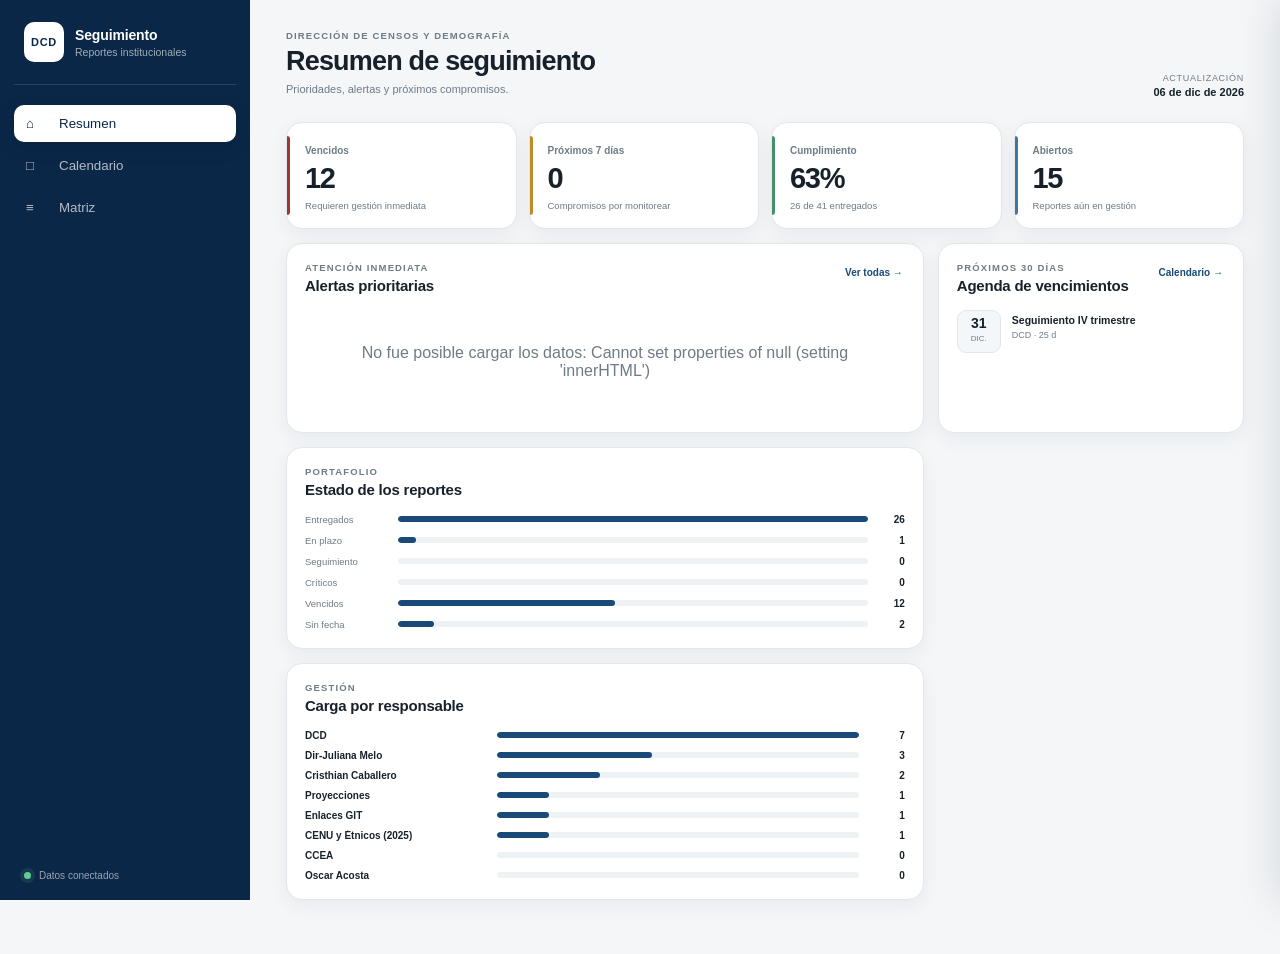
==== commit ef39d68c: "Rollback frontend V4: restore stable V3 HTML" ====
--- a/v2.html
+++ b/v2.html
@@ -3,106 +3,93 @@
 <head>
   <meta charset="utf-8">
   <meta name="viewport" content="width=device-width,initial-scale=1">
-  <meta name="theme-color" content="#12375b">
+  <meta name="theme-color" content="#0b2748">
   <title>DCD · Seguimiento de reportes</title>
   <link rel="stylesheet" href="./css/dashboard.css">
 </head>
 <body>
-<svg class="svg-sprite" aria-hidden="true">
-  <symbol id="i-home" viewBox="0 0 24 24"><path d="M3 11.5 12 4l9 7.5v8a1.5 1.5 0 0 1-1.5 1.5h-15A1.5 1.5 0 0 1 3 19.5z"/><path d="M9 21v-6h6v6"/></symbol>
-  <symbol id="i-calendar" viewBox="0 0 24 24"><rect x="3" y="5" width="18" height="16" rx="2"/><path d="M8 3v4M16 3v4M3 10h18"/></symbol>
-  <symbol id="i-table" viewBox="0 0 24 24"><rect x="3" y="4" width="18" height="16" rx="2"/><path d="M3 10h18M9 4v16M15 4v16"/></symbol>
-  <symbol id="i-search" viewBox="0 0 24 24"><circle cx="11" cy="11" r="7"/><path d="m20 20-4-4"/></symbol>
-  <symbol id="i-chevron-left" viewBox="0 0 24 24"><path d="m15 18-6-6 6-6"/></symbol>
-  <symbol id="i-chevron-right" viewBox="0 0 24 24"><path d="m9 18 6-6-6-6"/></symbol>
-  <symbol id="i-menu" viewBox="0 0 24 24"><path d="M4 7h16M4 12h16M4 17h16"/></symbol>
-  <symbol id="i-close" viewBox="0 0 24 24"><path d="m6 6 12 12M18 6 6 18"/></symbol>
-  <symbol id="i-arrow" viewBox="0 0 24 24"><path d="M5 12h14M14 7l5 5-5 5"/></symbol>
-  <symbol id="i-filter" viewBox="0 0 24 24"><path d="M4 6h16M7 12h10M10 18h4"/></symbol>
-</svg>
+  <div class="app-shell">
+    <aside class="sidebar" id="sidebar">
+      <div class="brand">
+        <div class="brand-mark">DCD</div>
+        <div><strong>Seguimiento</strong><span>Reportes institucionales</span></div>
+      </div>
+      <nav class="nav" aria-label="Navegación principal">
+        <button class="nav-item active" data-view="resumen" aria-current="page"><span class="nav-icon">⌂</span><span>Resumen</span></button>
+        <button class="nav-item" data-view="calendario"><span class="nav-icon">□</span><span>Calendario</span></button>
+        <button class="nav-item" data-view="matriz"><span class="nav-icon">≡</span><span>Matriz</span></button>
+      </nav>
+      <div class="sidebar-foot"><span class="status-dot"></span><span>Datos conectados</span></div>
+    </aside>
 
-<div class="app-shell">
-  <aside class="sidebar" id="sidebar">
-    <div class="brand">
-      <div class="brand-mark">DCD</div>
-      <div><strong>Seguimiento</strong><span>Reportes institucionales</span></div>
-    </div>
-    <nav class="nav" aria-label="Navegación principal">
-      <button class="nav-item active" data-view="resumen" aria-current="page"><svg><use href="#i-home"/></svg><span><strong>Resumen</strong><small>Prioridades y alertas</small></span></button>
-      <button class="nav-item" data-view="calendario"><svg><use href="#i-calendar"/></svg><span><strong>Calendario</strong><small>Compromisos y plazos</small></span></button>
-      <button class="nav-item" data-view="matriz"><svg><use href="#i-table"/></svg><span><strong>Matriz</strong><small>Consulta detallada</small></span></button>
-    </nav>
-    <div class="sidebar-foot"><span class="status-dot"></span><span>Fuente conectada</span></div>
-  </aside>
+    <main class="main">
+      <header class="topbar">
+        <div>
+          <div class="eyebrow">Dirección de Censos y Demografía</div>
+          <h1 id="page-title">Resumen de seguimiento</h1>
+          <p id="page-subtitle">Prioridades, alertas y próximos compromisos.</p>
+        </div>
+        <div class="top-actions">
+          <div class="updated"><span>Actualización</span><strong id="updated-at">—</strong></div>
+          <button class="mobile-menu" id="mobile-menu" aria-label="Abrir navegación">☰</button>
+        </div>
+      </header>
 
-  <main class="main">
-    <header class="topbar">
-      <div>
-        <div class="eyebrow">Dirección de Censos y Demografía</div>
-        <h1 id="page-title">Resumen de seguimiento</h1>
-        <p id="page-subtitle">Lo que requiere atención y próximos compromisos.</p>
-      </div>
-      <div class="top-actions">
-        <div class="updated"><span>Actualizado</span><strong id="updated-at">—</strong></div>
-        <button class="icon-btn mobile-menu" id="mobile-menu" aria-label="Abrir navegación"><svg><use href="#i-menu"/></svg></button>
-      </div>
-    </header>
-
-    <section id="view-resumen" class="view active">
-      <div class="kpi-grid" id="summary-kpis"></div>
-      <div class="dashboard-grid">
-        <section class="panel panel-wide priority-panel">
-          <div class="panel-head"><div><span class="section-kicker">Atención inmediata</span><h2>Alertas prioritarias</h2><p>Ordenadas por criticidad y proximidad al vencimiento.</p></div><button class="text-action" data-go="matriz" data-filter="attention">Ver todas <svg><use href="#i-arrow"/></svg></button></div>
-          <div id="priority-alerts" class="alert-list"></div>
-        </section>
-        <section class="panel">
-          <div class="panel-head"><div><span class="section-kicker">Próximos 30 días</span><h2>Agenda</h2></div><button class="text-action" data-go="calendario">Calendario <svg><use href="#i-arrow"/></svg></button></div>
-          <div id="upcoming-list" class="mini-timeline"></div>
-        </section>
-        <section class="panel">
-          <div class="panel-head"><div><span class="section-kicker">Portafolio</span><h2>Estado general</h2></div></div>
-          <div id="status-breakdown" class="status-breakdown"></div>
-        </section>
-        <section class="panel panel-wide">
-          <div class="panel-head"><div><span class="section-kicker">Gestión</span><h2>Carga abierta por responsable</h2><p>Reportes todavía en gestión.</p></div></div>
-          <div id="owner-load" class="owner-load"></div>
-        </section>
-      </div>
-    </section>
-
-    <section id="view-calendario" class="view">
-      <div class="calendar-toolbar panel">
-        <div class="month-nav"><button class="icon-btn" id="prev-month" aria-label="Mes anterior"><svg><use href="#i-chevron-left"/></svg></button><div><span class="section-kicker">Vencimientos</span><h2 id="calendar-month">—</h2></div><button class="icon-btn" id="next-month" aria-label="Mes siguiente"><svg><use href="#i-chevron-right"/></svg></button></div>
-        <button class="secondary-btn" id="today-month">Mes actual</button>
-      </div>
-      <div class="calendar-layout">
-        <section class="panel calendar-panel"><div class="calendar-weekdays"><span>Lun</span><span>Mar</span><span>Mié</span><span>Jue</span><span>Vie</span><span>Sáb</span><span>Dom</span></div><div id="calendar-grid" class="calendar-grid"></div></section>
-        <aside class="panel agenda-panel"><div class="panel-head"><div><span class="section-kicker">Detalle mensual</span><h2>Agenda</h2><p id="agenda-caption">Compromisos del mes seleccionado.</p></div></div><div id="month-agenda" class="agenda-list"></div></aside>
-      </div>
-    </section>
-
-    <section id="view-matriz" class="view">
-      <section class="panel matrix-panel">
-        <div class="matrix-toolbar">
-          <div class="search-wrap"><svg><use href="#i-search"/></svg><input id="buscar" type="search" placeholder="Buscar tema, reporte, responsable o plataforma…" autocomplete="off"></div>
-          <div class="select-wrap"><svg><use href="#i-filter"/></svg><select id="estado"><option value="">Todos los estados</option><option value="vencido">Vencidos</option><option value="critico">Críticos</option><option value="seguimiento">Seguimiento</option><option value="plazo">En plazo</option><option value="cerrado">Entregados</option><option value="sinfecha">Sin fecha</option></select></div>
-          <select id="responsable"><option value="">Todos los responsables</option></select>
-          <select id="actividad"><option value="">Todas las actividades</option></select>
-        </div>
-        <div class="filter-bar"><div id="active-filters" class="filter-chips"></div><div class="matrix-meta"><span id="matrix-count">—</span><button class="clear-btn" id="clear-filters">Limpiar filtros</button></div></div>
-        <div class="table-scroll">
-          <table>
-            <thead><tr><th>Reporte</th><th>Responsable</th><th>Fecha límite</th><th>Estado</th><th>Plazo</th><th></th></tr></thead>
-            <tbody id="tbody"><tr><td colspan="6" class="empty">Cargando información…</td></tr></tbody>
-          </table>
+      <section id="view-resumen" class="view active">
+        <div class="kpi-grid" id="summary-kpis"></div>
+        <div class="dashboard-grid">
+          <section class="panel panel-wide">
+            <div class="panel-head"><div><span class="section-kicker">Atención inmediata</span><h2>Alertas prioritarias</h2></div><button class="text-action" data-go="matriz" data-filter="attention">Ver todas →</button></div>
+            <div id="priority-alerts" class="alert-list"></div>
+          </section>
+          <section class="panel">
+            <div class="panel-head"><div><span class="section-kicker">Próximos 30 días</span><h2>Agenda de vencimientos</h2></div><button class="text-action" data-go="calendario">Calendario →</button></div>
+            <div id="upcoming-list" class="mini-timeline"></div>
+          </section>
+          <section class="panel">
+            <div class="panel-head"><div><span class="section-kicker">Portafolio</span><h2>Estado de los reportes</h2></div></div>
+            <div id="status-breakdown" class="status-breakdown"></div>
+          </section>
+          <section class="panel panel-wide">
+            <div class="panel-head"><div><span class="section-kicker">Gestión</span><h2>Carga por responsable</h2></div></div>
+            <div id="owner-load" class="owner-load"></div>
+          </section>
         </div>
       </section>
-    </section>
-  </main>
-</div>
 
-<div class="drawer-backdrop" id="drawer-backdrop"></div>
-<aside id="drawer" class="drawer" aria-hidden="true"><button id="close" class="icon-btn drawer-close" aria-label="Cerrar detalle"><svg><use href="#i-close"/></svg></button><div id="drawer-body"></div></aside>
-<script src="./js/app.js"></script>
+      <section id="view-calendario" class="view">
+        <div class="calendar-toolbar panel">
+          <div class="month-nav"><button id="prev-month" aria-label="Mes anterior">←</button><div><span class="section-kicker">Vencimientos</span><h2 id="calendar-month">—</h2></div><button id="next-month" aria-label="Mes siguiente">→</button></div>
+          <button class="secondary-btn" id="today-month">Mes actual</button>
+        </div>
+        <div class="calendar-layout">
+          <section class="panel calendar-panel"><div class="calendar-weekdays"><span>Lun</span><span>Mar</span><span>Mié</span><span>Jue</span><span>Vie</span><span>Sáb</span><span>Dom</span></div><div id="calendar-grid" class="calendar-grid"></div></section>
+          <aside class="panel agenda-panel"><div class="panel-head"><div><span class="section-kicker">Detalle mensual</span><h2>Agenda</h2></div></div><div id="month-agenda" class="agenda-list"></div></aside>
+        </div>
+      </section>
+
+      <section id="view-matriz" class="view">
+        <section class="panel matrix-panel">
+          <div class="matrix-toolbar">
+            <div class="search-wrap"><span>⌕</span><input id="buscar" type="search" placeholder="Buscar tema, reporte, responsable o plataforma…"></div>
+            <select id="estado"><option value="">Todos los estados</option><option value="vencido">Vencidos</option><option value="critico">Críticos</option><option value="seguimiento">Seguimiento</option><option value="plazo">En plazo</option><option value="cerrado">Entregados</option><option value="sinfecha">Sin fecha</option></select>
+            <select id="responsable"><option value="">Todos los responsables</option></select>
+            <select id="actividad"><option value="">Todas las actividades</option></select>
+          </div>
+          <div class="matrix-meta"><span id="matrix-count">—</span><button class="clear-btn" id="clear-filters">Limpiar filtros</button></div>
+          <div class="table-scroll">
+            <table>
+              <thead><tr><th>Reporte</th><th>Responsable</th><th>Fecha límite</th><th>Estado</th><th>Plazo</th><th></th></tr></thead>
+              <tbody id="tbody"><tr><td colspan="6" class="empty">Cargando información…</td></tr></tbody>
+            </table>
+          </div>
+        </section>
+      </section>
+    </main>
+  </div>
+
+  <div class="drawer-backdrop" id="drawer-backdrop"></div>
+  <aside id="drawer" class="drawer" aria-hidden="true"><button id="close" class="drawer-close" aria-label="Cerrar detalle">×</button><div id="drawer-body"></div></aside>
+  <script src="./js/app.js"></script>
 </body>
 </html>
--- a/css/dashboard.css
+++ b/css/dashboard.css
@@ -1 +1,22 @@
-:root{--navy:#0b2748;--navy2:#143b68;--ink:#17212b;--muted:#6b7682;--line:#e6eaf0;--bg:#f4f6f9;--panel:#fff;--soft:#edf3f9;--red:#a63a3a;--redbg:#faecec;--amber:#956300;--amberbg:#fff4da;--green:#256348;--greenbg:#e8f4ee;--greybg:#eef1f4;--radius:18px;--shadow:0 8px 25px rgba(28,42,60,.06)}*{box-sizing:border-box}html{scroll-behavior:smooth}body{margin:0;background:var(--bg);color:var(--ink);font-family:Inter,ui-sans-serif,-apple-system,BlinkMacSystemFont,"Segoe UI",Arial,sans-serif}.app-shell{min-height:100vh;display:grid;grid-template-columns:245px 1fr}.sidebar{position:sticky;top:0;height:100vh;background:var(--navy);color:#fff;padding:24px 16px;display:flex;flex-direction:column;z-index:30}.brand{display:flex;align-items:center;gap:11px;padding:0 8px 24px;border-bottom:1px solid rgba(255,255,255,.12)}.brand-mark{width:39px;height:39px;border-radius:11px;background:#fff;color:var(--navy);display:grid;place-items:center;font-size:12px;font-weight:900;letter-spacing:.04em}.brand strong,.brand span{display:block}.brand strong{font-size:14px}.brand span{font-size:11px;margin-top:3px;color:rgba(255,255,255,.65)}.nav{margin-top:24px;display:grid;gap:6px}.nav-item{appearance:none;border:0;background:transparent;color:rgba(255,255,255,.72);display:flex;align-items:center;gap:11px;width:100%;padding:11px 12px;border-radius:11px;font-weight:700;font-size:13px;cursor:pointer;text-align:left;transition:.15s}.nav-item:hover{background:rgba(255,255,255,.08);color:white}.nav-item.active{background:#fff;color:var(--navy);box-shadow:0 8px 20px rgba(0,0,0,.13)}.nav-icon{width:20px;text-align:center;font-size:16px}.sidebar-foot{margin-top:auto;padding:15px 10px 4px;color:rgba(255,255,255,.62);font-size:11px;display:flex;align-items:center;gap:7px}.status-dot{width:8px;height:8px;border-radius:50%;background:#63c78f;box-shadow:0 0 0 4px rgba(99,199,143,.12)}.main{min-width:0;padding:29px 34px 50px}.topbar{display:flex;align-items:flex-end;justify-content:space-between;gap:25px;margin-bottom:25px}.eyebrow,.section-kicker,.drawer-eyebrow{display:block;font-size:10px;font-weight:800;letter-spacing:.11em;text-transform:uppercase;color:var(--muted)}h1{font-size:27px;line-height:1.15;margin:5px 0 5px;letter-spacing:-.025em}.topbar p{margin:0;color:var(--muted);font-size:13px}.top-actions{display:flex;align-items:center;gap:12px}.updated{text-align:right}.updated span,.updated strong{display:block}.updated span{font-size:10px;color:var(--muted);text-transform:uppercase;letter-spacing:.08em}.updated strong{font-size:12px;margin-top:3px}.mobile-menu{display:none}.view{display:none}.view.active{display:block}.panel,.kpi-card{background:var(--panel);border:1px solid var(--line);border-radius:var(--radius);box-shadow:var(--shadow)}.kpi-grid{display:grid;grid-template-columns:repeat(4,minmax(0,1fr));gap:13px;margin-bottom:15px}.kpi-card{padding:17px 18px;position:relative;overflow:hidden}.kpi-card .kpi-label{font-size:11px;color:var(--muted);font-weight:750}.kpi-card .kpi-value{font-size:30px;font-weight:850;letter-spacing:-.04em;margin-top:6px}.kpi-card .kpi-note{font-size:11px;color:var(--muted);margin-top:4px}.kpi-accent{position:absolute;left:0;top:0;bottom:0;width:3px}.kpi-accent.red{background:var(--red)}.kpi-accent.amber{background:#d49a27}.kpi-accent.green{background:#4f9d75}.kpi-accent.blue{background:#3f6fa6}.dashboard-grid{display:grid;grid-template-columns:minmax(0,1.45fr) minmax(280px,.75fr);gap:15px}.panel{padding:19px}.panel-wide{grid-column:1}.panel-head{display:flex;align-items:flex-start;justify-content:space-between;gap:14px;margin-bottom:15px}.panel-head h2,.calendar-toolbar h2{font-size:16px;letter-spacing:-.01em;margin:4px 0 0}.text-action,.clear-btn{border:0;background:transparent;color:var(--navy2);font-size:11px;font-weight:800;cursor:pointer;padding:5px}.alert-list{display:grid;gap:9px}.alert-item{display:grid;grid-template-columns:42px minmax(0,1fr) auto;gap:12px;align-items:center;border:1px solid var(--line);border-radius:13px;padding:11px 12px;cursor:pointer;transition:.15s}.alert-item:hover{border-color:#c5d2df;background:#fbfcfe;transform:translateY(-1px)}.alert-marker{width:36px;height:36px;border-radius:10px;display:grid;place-items:center;font-size:13px;font-weight:900}.alert-marker.vencido,.alert-marker.critico{background:var(--redbg);color:var(--red)}.alert-marker.seguimiento{background:var(--amberbg);color:var(--amber)}.alert-marker.sinfecha{background:var(--greybg);color:#66717c}.alert-copy strong{font-size:12.5px;display:block}.alert-copy small{font-size:10.5px;color:var(--muted);display:block;margin-top:3px}.alert-side{text-align:right}.alert-side strong{display:block;font-size:11px}.alert-side small{font-size:10px;color:var(--muted)}.mini-timeline{display:grid;gap:0}.timeline-item{display:grid;grid-template-columns:48px 1fr;gap:12px;position:relative;padding-bottom:15px}.timeline-item:not(:last-child):before{content:"";position:absolute;left:23px;top:31px;bottom:0;width:1px;background:var(--line)}.date-chip{border-radius:10px;background:var(--soft);text-align:center;padding:6px 4px;height:46px}.date-chip strong,.date-chip span{display:block}.date-chip strong{font-size:15px}.date-chip span{font-size:9px;text-transform:uppercase;color:var(--muted)}.timeline-copy{padding-top:3px}.timeline-copy strong{font-size:11.5px;display:block}.timeline-copy small{display:block;color:var(--muted);font-size:10px;margin-top:3px}.status-breakdown{display:grid;gap:11px}.status-row{display:grid;grid-template-columns:88px 1fr 35px;align-items:center;gap:9px}.status-row span{font-size:10.5px;color:var(--muted)}.status-row strong{font-size:11px;text-align:right}.status-track{height:7px;background:#eef1f4;border-radius:999px;overflow:hidden}.status-fill{height:100%;background:var(--navy2);border-radius:999px}.owner-load{display:grid;gap:10px}.owner-row{display:grid;grid-template-columns:minmax(120px,180px) 1fr 38px;align-items:center;gap:12px}.owner-name{font-size:11px;font-weight:750;overflow:hidden;text-overflow:ellipsis;white-space:nowrap}.owner-track{height:8px;background:#eef1f4;border-radius:999px;overflow:hidden}.owner-fill{height:100%;background:linear-gradient(90deg,var(--navy2),#6d8daf);border-radius:999px}.owner-count{text-align:right;font-size:11px;font-weight:800}.calendar-toolbar{display:flex;justify-content:space-between;align-items:center;margin-bottom:14px;padding:14px 17px}.month-nav{display:flex;align-items:center;gap:15px}.month-nav button,.secondary-btn{border:1px solid var(--line);background:#fff;color:var(--ink);border-radius:10px;height:34px;padding:0 11px;font-weight:750;cursor:pointer}.month-nav button{width:34px;padding:0}.calendar-layout{display:grid;grid-template-columns:minmax(0,1.4fr) minmax(275px,.55fr);gap:14px}.calendar-panel{padding:0;overflow:hidden}.calendar-weekdays,.calendar-grid{display:grid;grid-template-columns:repeat(7,1fr)}.calendar-weekdays{background:#fafbfc;border-bottom:1px solid var(--line)}.calendar-weekdays span{padding:11px 8px;font-size:9px;text-transform:uppercase;color:var(--muted);font-weight:800;text-align:center}.calendar-day{min-height:112px;border-right:1px solid var(--line);border-bottom:1px solid var(--line);padding:8px;position:relative;background:#fff}.calendar-day:nth-child(7n){border-right:0}.calendar-day.outside{background:#fafbfc;color:#b2bac3}.calendar-day.today .day-number{background:var(--navy);color:white}.day-number{width:25px;height:25px;display:grid;place-items:center;border-radius:50%;font-size:10px;font-weight:800;margin-bottom:5px}.day-events{display:grid;gap:4px}.cal-event{border:0;text-align:left;border-radius:6px;padding:4px 5px;font-size:9px;font-weight:750;line-height:1.25;cursor:pointer;overflow:hidden;text-overflow:ellipsis;white-space:nowrap}.cal-event.cerrado{background:var(--greenbg);color:var(--green)}.cal-event.vencido,.cal-event.critico{background:var(--redbg);color:var(--red)}.cal-event.seguimiento{background:var(--amberbg);color:var(--amber)}.cal-event.plazo{background:var(--soft);color:var(--navy2)}.agenda-panel{padding:18px}.agenda-list{display:grid;gap:9px;max-height:650px;overflow:auto;padding-right:3px}.agenda-item{display:grid;grid-template-columns:48px 1fr;gap:10px;padding:10px;border:1px solid var(--line);border-radius:11px;cursor:pointer}.agenda-date{text-align:center;border-right:1px solid var(--line);padding-right:8px}.agenda-date strong,.agenda-date span{display:block}.agenda-date strong{font-size:16px}.agenda-date span{font-size:9px;text-transform:uppercase;color:var(--muted)}.agenda-copy strong{font-size:11px;line-height:1.3;display:block}.agenda-copy small{display:block;font-size:9.5px;color:var(--muted);margin-top:4px}.matrix-panel{padding:0;overflow:hidden}.matrix-toolbar{display:grid;grid-template-columns:minmax(280px,1fr) repeat(3,minmax(145px,190px));gap:9px;padding:14px;border-bottom:1px solid var(--line)}.search-wrap{display:flex;align-items:center;border:1px solid var(--line);background:#fff;border-radius:10px;padding-left:11px}.search-wrap span{color:var(--muted)}input,select{width:100%;border:1px solid var(--line);border-radius:10px;background:#fff;color:var(--ink);font:inherit;font-size:11px;padding:9px 10px;outline:none}.search-wrap input{border:0}.search-wrap:focus-within,select:focus{border-color:#9fb2c6;box-shadow:0 0 0 3px rgba(20,59,104,.06)}.matrix-meta{display:flex;justify-content:space-between;align-items:center;padding:9px 15px;color:var(--muted);font-size:10.5px;background:#fafbfc}.table-scroll{overflow:auto}table{width:100%;border-collapse:collapse;min-width:850px}th,td{padding:12px 15px;border-top:1px solid var(--line);text-align:left;font-size:11px;vertical-align:middle}th{font-size:9px;text-transform:uppercase;letter-spacing:.05em;color:var(--muted);background:#fff;position:sticky;top:0;z-index:2}td strong{font-size:11.5px}td small{display:block;color:var(--muted);margin-top:3px;font-size:9.5px;max-width:500px}.badge{display:inline-flex;align-items:center;padding:4px 7px;border-radius:999px;font-size:9px;font-weight:800;white-space:nowrap}.badge.cerrado{background:var(--greenbg);color:var(--green)}.badge.plazo{background:var(--soft);color:var(--navy2)}.badge.seguimiento{background:var(--amberbg);color:var(--amber)}.badge.critico,.badge.vencido{background:var(--redbg);color:var(--red)}.badge.sinfecha{background:var(--greybg);color:#606a74}.linkbtn{border:0;background:transparent;color:var(--navy2);font-weight:800;cursor:pointer;font-size:10px}.empty{text-align:center;color:var(--muted);padding:36px}.drawer-backdrop{position:fixed;inset:0;background:rgba(7,20,35,.28);opacity:0;pointer-events:none;transition:.2s;z-index:39}.drawer-backdrop.open{opacity:1;pointer-events:auto}.drawer{position:fixed;right:-485px;top:0;width:min(460px,94vw);height:100vh;background:#fff;box-shadow:-22px 0 45px rgba(9,24,42,.16);transition:.24s ease;padding:28px;z-index:40;overflow:auto}.drawer.open{right:0}.drawer-close{float:right;border:1px solid var(--line);background:#fff;border-radius:50%;width:34px;height:34px;cursor:pointer;font-size:17px}.drawer h2{font-size:21px;margin:7px 0 12px;line-height:1.25}.drawer-summary{margin:15px 0;background:#f8fafc;border-radius:12px;padding:12px;color:#4e5a66;font-size:11px;line-height:1.5}.drawer dl{display:grid;grid-template-columns:135px 1fr;margin-top:22px}.drawer dt,.drawer dd{padding:9px 0;border-bottom:1px solid var(--line);font-size:10.5px;margin:0}.drawer dt{color:var(--muted);font-weight:700}.drawer dd{font-weight:650;overflow-wrap:anywhere}.drawer-section{margin-top:22px}.drawer-section h3{font-size:11px;margin:0 0 8px}.drawer-section p{font-size:11px;color:#505b66;line-height:1.55;margin:0}.mobile-menu{border:1px solid var(--line);background:#fff;border-radius:9px;width:36px;height:36px;cursor:pointer}@media(max-width:1100px){.app-shell{grid-template-columns:205px 1fr}.main{padding:25px 24px}.kpi-grid{grid-template-columns:repeat(2,1fr)}.dashboard-grid{grid-template-columns:1fr}.panel-wide{grid-column:auto}.calendar-layout{grid-template-columns:1fr}.agenda-panel{max-height:none}.matrix-toolbar{grid-template-columns:1fr 1fr}.search-wrap{grid-column:1/-1}}@media(max-width:760px){.app-shell{display:block}.sidebar{position:fixed;left:-255px;width:245px;transition:.2s;box-shadow:16px 0 35px rgba(0,0,0,.2)}.sidebar.open{left:0}.main{padding:19px 15px 40px}.mobile-menu{display:block}.updated{display:none}.topbar{align-items:flex-start;margin-bottom:18px}h1{font-size:23px}.kpi-grid{grid-template-columns:1fr 1fr;gap:9px}.kpi-card{padding:14px}.kpi-card .kpi-value{font-size:25px}.dashboard-grid{gap:10px}.panel{padding:15px}.alert-item{grid-template-columns:38px minmax(0,1fr)}.alert-side{display:none}.calendar-toolbar{padding:12px}.calendar-day{min-height:82px;padding:5px}.calendar-weekdays span{font-size:8px;padding:8px 2px}.cal-event{font-size:0;width:7px;height:7px;border-radius:50%;padding:0;display:inline-block;margin-right:2px}.day-events{display:block}.matrix-toolbar{grid-template-columns:1fr}.search-wrap{grid-column:auto}.drawer{padding:22px 18px}.drawer dl{grid-template-columns:115px 1fr}}+:root{
+  --brand-900:#0b2748;--brand-800:#12375b;--brand-700:#1a4a78;--brand-100:#eaf1f7;--brand-050:#f4f7fa;
+  --text-900:#17212b;--text-700:#46525e;--text-500:#6f7b87;--text-400:#8c96a0;
+  --surface-page:#f4f6f8;--surface-panel:#fff;--surface-soft:#f8fafb;--surface-muted:#eef2f5;
+  --border:#e2e7ec;--border-strong:#ccd5de;
+  --danger:#9e3434;--danger-bg:#fbeded;--warning:#8b6212;--warning-bg:#fff5db;--success:#286147;--success-bg:#e9f4ee;--info:#315e8c;--info-bg:#edf3f9;
+  --space-1:4px;--space-2:8px;--space-3:12px;--space-4:16px;--space-5:20px;--space-6:24px;--space-8:32px;
+  --radius-sm:8px;--radius-md:12px;--radius-lg:16px;--shadow:0 6px 20px rgba(22,38,56,.055);--sidebar:250px;
+  --ease:160ms cubic-bezier(.2,.8,.2,1)
+}
+*{box-sizing:border-box}html{scroll-behavior:smooth}body{margin:0;background:var(--surface-page);color:var(--text-900);font-family:Inter,ui-sans-serif,-apple-system,BlinkMacSystemFont,"Segoe UI",Arial,sans-serif;-webkit-font-smoothing:antialiased}.svg-sprite{position:absolute;width:0;height:0;overflow:hidden}svg{width:18px;height:18px;fill:none;stroke:currentColor;stroke-width:1.8;stroke-linecap:round;stroke-linejoin:round}.app-shell{min-height:100vh;display:grid;grid-template-columns:var(--sidebar) minmax(0,1fr)}
+.sidebar{position:sticky;top:0;height:100vh;background:var(--brand-900);color:#fff;padding:22px 14px 16px;display:flex;flex-direction:column;z-index:30}.brand{display:flex;align-items:center;gap:11px;padding:0 10px 22px;border-bottom:1px solid rgba(255,255,255,.12)}.brand-mark{width:40px;height:40px;border-radius:10px;background:#fff;color:var(--brand-900);display:grid;place-items:center;font-size:11px;font-weight:900;letter-spacing:.06em}.brand strong,.brand span{display:block}.brand strong{font-size:14px;letter-spacing:-.01em}.brand span{font-size:10.5px;margin-top:3px;color:rgba(255,255,255,.62)}.nav{margin-top:20px;display:grid;gap:5px}.nav-item{appearance:none;border:0;background:transparent;color:rgba(255,255,255,.69);display:grid;grid-template-columns:22px 1fr;gap:11px;width:100%;padding:11px 12px;border-radius:10px;cursor:pointer;text-align:left;transition:background var(--ease),color var(--ease),transform var(--ease)}.nav-item svg{width:19px;height:19px;margin-top:1px}.nav-item strong,.nav-item small{display:block}.nav-item strong{font-size:12.5px;font-weight:750}.nav-item small{font-size:9.5px;margin-top:3px;color:inherit;opacity:.65}.nav-item:hover{background:rgba(255,255,255,.07);color:#fff}.nav-item.active{background:#fff;color:var(--brand-900);box-shadow:0 6px 18px rgba(0,0,0,.13)}.sidebar-foot{margin-top:auto;padding:14px 10px 3px;color:rgba(255,255,255,.58);font-size:10px;display:flex;align-items:center;gap:8px}.status-dot{width:7px;height:7px;border-radius:50%;background:#66cc92;box-shadow:0 0 0 4px rgba(102,204,146,.12)}
+.main{min-width:0;padding:30px 36px 54px}.topbar{display:flex;align-items:flex-end;justify-content:space-between;gap:24px;margin-bottom:24px}.eyebrow,.section-kicker,.drawer-eyebrow{display:block;font-size:9.5px;font-weight:800;letter-spacing:.12em;text-transform:uppercase;color:var(--text-500)}h1{font-size:27px;line-height:1.15;margin:5px 0 5px;letter-spacing:-.03em}.topbar p,.panel-head p{margin:0;color:var(--text-500);font-size:11px;line-height:1.45}.top-actions{display:flex;align-items:center;gap:10px}.updated{text-align:right}.updated span,.updated strong{display:block}.updated span{font-size:9px;color:var(--text-500);text-transform:uppercase;letter-spacing:.08em}.updated strong{font-size:11px;margin-top:3px}.view{display:none;animation:viewIn var(--ease)}.view.active{display:block}@keyframes viewIn{from{opacity:.6;transform:translateY(3px)}to{opacity:1;transform:none}}
+.panel,.kpi-card{background:var(--surface-panel);border:1px solid var(--border);border-radius:var(--radius-lg);box-shadow:var(--shadow)}.kpi-grid{display:grid;grid-template-columns:repeat(4,minmax(0,1fr));gap:12px;margin-bottom:14px}.kpi-card{padding:17px 18px;position:relative;overflow:hidden;min-height:102px}.kpi-card .kpi-label{font-size:10px;color:var(--text-500);font-weight:750}.kpi-card .kpi-value{font-size:29px;font-weight:850;letter-spacing:-.045em;margin-top:6px;line-height:1}.kpi-card .kpi-note{font-size:9.5px;color:var(--text-500);margin-top:7px}.kpi-accent{position:absolute;left:0;top:13px;bottom:13px;width:3px;border-radius:0 4px 4px 0}.kpi-accent.red{background:var(--danger)}.kpi-accent.amber{background:#c08a25}.kpi-accent.green{background:#478e6a}.kpi-accent.blue{background:#47739f}.dashboard-grid{display:grid;grid-template-columns:minmax(0,1.5fr) minmax(280px,.72fr);gap:14px}.panel{padding:18px}.panel-wide{grid-column:1}.panel-head{display:flex;align-items:flex-start;justify-content:space-between;gap:15px;margin-bottom:14px}.panel-head h2,.calendar-toolbar h2{font-size:15px;letter-spacing:-.015em;margin:4px 0 2px}.text-action,.clear-btn{border:0;background:transparent;color:var(--brand-700);font-size:10px;font-weight:800;cursor:pointer;padding:5px 2px;display:inline-flex;align-items:center;gap:5px}.text-action svg{width:13px;height:13px}.text-action:hover,.clear-btn:hover{text-decoration:underline}.priority-panel{min-height:390px}
+.alert-list{display:grid;gap:7px}.alert-item{display:grid;grid-template-columns:10px minmax(0,1fr) auto;gap:12px;align-items:center;border:1px solid var(--border);border-radius:11px;padding:11px 12px;cursor:pointer;transition:border-color var(--ease),background var(--ease),transform var(--ease);outline:none}.alert-item:hover,.alert-item:focus-visible{border-color:var(--border-strong);background:var(--surface-soft);transform:translateY(-1px)}.alert-marker{width:8px;height:8px;border-radius:50%;font-size:0}.alert-marker.vencido,.alert-marker.critico{background:var(--danger)}.alert-marker.seguimiento{background:#d39a30}.alert-marker.sinfecha{background:#88949e}.alert-copy strong{font-size:11.5px;display:block;line-height:1.3}.alert-copy small{font-size:9.5px;color:var(--text-500);display:block;margin-top:4px}.alert-side{text-align:right}.alert-side strong{display:block;font-size:9.5px;font-weight:800}.alert-side small{font-size:9px;color:var(--text-500);display:block;margin-top:3px}.mini-timeline{display:grid}.timeline-item{display:grid;grid-template-columns:44px 1fr;gap:11px;position:relative;padding:0 0 14px;cursor:pointer}.timeline-item:not(:last-child):before{content:"";position:absolute;left:21px;top:31px;bottom:0;width:1px;background:var(--border)}.date-chip{border-radius:9px;background:var(--brand-050);text-align:center;padding:5px 3px;height:43px;border:1px solid var(--border)}.date-chip strong,.date-chip span{display:block}.date-chip strong{font-size:14px;line-height:1.1}.date-chip span{font-size:8px;text-transform:uppercase;color:var(--text-500);margin-top:3px}.timeline-copy{padding-top:3px}.timeline-copy strong{font-size:10.5px;display:block;line-height:1.35}.timeline-copy small{display:block;color:var(--text-500);font-size:9px;margin-top:3px}.status-breakdown{display:grid;gap:10px}.status-row{display:grid;grid-template-columns:84px 1fr 28px;align-items:center;gap:9px}.status-row span{font-size:9.5px;color:var(--text-500)}.status-row strong{font-size:10px;text-align:right}.status-track,.owner-track{height:6px;background:var(--surface-muted);border-radius:999px;overflow:hidden}.status-fill{height:100%;background:var(--brand-700);border-radius:999px}.owner-load{display:grid;gap:9px}.owner-row{display:grid;grid-template-columns:minmax(120px,180px) 1fr 34px;align-items:center;gap:12px}.owner-name{font-size:10px;font-weight:750;overflow:hidden;text-overflow:ellipsis;white-space:nowrap}.owner-fill{height:100%;background:var(--brand-700);border-radius:999px}.owner-count{text-align:right;font-size:10px;font-weight:800}
+.icon-btn{display:grid;place-items:center;border:1px solid var(--border);background:#fff;color:var(--text-700);border-radius:9px;width:34px;height:34px;padding:0;cursor:pointer;transition:background var(--ease),border-color var(--ease),color var(--ease)}.icon-btn:hover{background:var(--surface-soft);border-color:var(--border-strong);color:var(--brand-800)}.icon-btn svg{width:16px;height:16px}.calendar-toolbar{display:flex;justify-content:space-between;align-items:center;margin-bottom:13px;padding:13px 16px}.month-nav{display:flex;align-items:center;gap:13px}.secondary-btn{border:1px solid var(--border);background:#fff;color:var(--text-700);border-radius:9px;height:34px;padding:0 12px;font-size:10px;font-weight:750;cursor:pointer}.secondary-btn:hover{background:var(--surface-soft)}.calendar-layout{display:grid;grid-template-columns:minmax(0,1.45fr) minmax(270px,.55fr);gap:13px}.calendar-panel{padding:0;overflow:hidden}.calendar-weekdays,.calendar-grid{display:grid;grid-template-columns:repeat(7,1fr)}.calendar-weekdays{background:var(--surface-soft);border-bottom:1px solid var(--border)}.calendar-weekdays span{padding:10px 8px;font-size:8.5px;text-transform:uppercase;color:var(--text-500);font-weight:800;text-align:center}.calendar-day{min-height:106px;border-right:1px solid var(--border);border-bottom:1px solid var(--border);padding:7px;position:relative;background:#fff;transition:background var(--ease)}.calendar-day:nth-child(7n){border-right:0}.calendar-day:hover{background:#fbfcfd}.calendar-day.outside{background:#fafbfc;color:#b1b9c1}.calendar-day.today .day-number{background:var(--brand-900);color:white}.day-number{width:24px;height:24px;display:grid;place-items:center;border-radius:50%;font-size:9.5px;font-weight:800;margin-bottom:6px}.day-events{display:flex;align-items:center;gap:4px;flex-wrap:wrap}.cal-dot{width:8px;height:8px;border:0;border-radius:50%;padding:0;cursor:pointer}.cal-dot.cerrado{background:#5e987a}.cal-dot.vencido,.cal-dot.critico{background:var(--danger)}.cal-dot.seguimiento{background:#d49a2a}.cal-dot.plazo{background:#5d82a8}.cal-dot.sinfecha{background:#8b959e}.event-count{font-size:8px;color:var(--text-500);margin-left:2px}.agenda-panel{padding:17px}.agenda-list{display:grid;gap:7px;max-height:650px;overflow:auto;padding-right:2px}.agenda-item{display:grid;grid-template-columns:42px 1fr;gap:10px;padding:9px;border:1px solid var(--border);border-radius:10px;cursor:pointer;transition:background var(--ease),border-color var(--ease)}.agenda-item:hover{background:var(--surface-soft);border-color:var(--border-strong)}.agenda-date{text-align:center;border-right:1px solid var(--border);padding-right:8px}.agenda-date strong,.agenda-date span{display:block}.agenda-date strong{font-size:14px}.agenda-date span{font-size:8px;text-transform:uppercase;color:var(--text-500)}.agenda-copy strong{font-size:10px;line-height:1.3;display:block}.agenda-copy small{display:block;font-size:8.8px;color:var(--text-500);margin-top:4px}
+.matrix-panel{padding:0;overflow:hidden}.matrix-toolbar{display:grid;grid-template-columns:minmax(290px,1fr) repeat(3,minmax(145px,190px));gap:8px;padding:13px;border-bottom:1px solid var(--border)}.search-wrap,.select-wrap{display:flex;align-items:center;border:1px solid var(--border);background:#fff;border-radius:9px;padding-left:10px;min-width:0}.search-wrap svg,.select-wrap svg{width:15px;height:15px;color:var(--text-400);flex:0 0 auto}.select-wrap select{border:0}.search-wrap:focus-within,.select-wrap:focus-within,select:focus{border-color:#91a9c0;box-shadow:0 0 0 3px rgba(26,74,120,.07)}input,select{width:100%;border:1px solid var(--border);border-radius:9px;background:#fff;color:var(--text-900);font:inherit;font-size:10px;padding:9px 10px;outline:none;min-height:36px}.search-wrap input{border:0;min-height:34px}.filter-bar{min-height:42px;padding:6px 13px;background:var(--surface-soft);border-bottom:1px solid var(--border);display:flex;justify-content:space-between;align-items:center;gap:12px}.filter-chips{display:flex;gap:6px;flex-wrap:wrap}.filter-chip{display:inline-flex;align-items:center;gap:6px;border:1px solid #cfdae4;background:#fff;color:var(--brand-800);border-radius:999px;padding:4px 8px;font-size:8.8px;font-weight:750}.filter-chip button{border:0;background:none;color:inherit;padding:0;font-size:12px;line-height:1;cursor:pointer}.matrix-meta{display:flex;align-items:center;gap:12px;color:var(--text-500);font-size:9.5px;white-space:nowrap}.table-scroll{overflow:auto}table{width:100%;border-collapse:collapse;min-width:850px}th,td{padding:11px 14px;border-top:1px solid var(--border);text-align:left;font-size:10px;vertical-align:middle}th{font-size:8.5px;text-transform:uppercase;letter-spacing:.055em;color:var(--text-500);background:#fff;position:sticky;top:0;z-index:2}tbody tr{cursor:pointer;transition:background var(--ease)}tbody tr:hover{background:#fafbfd}td strong{font-size:10.8px;line-height:1.3}td small{display:block;color:var(--text-500);margin-top:3px;font-size:8.8px;max-width:500px}.status-label{display:inline-flex;align-items:center;gap:6px;font-size:9px;font-weight:750;white-space:nowrap}.status-label:before{content:"";width:7px;height:7px;border-radius:50%;background:#8a959f}.status-label.cerrado:before{background:#5e987a}.status-label.plazo:before{background:#5d82a8}.status-label.seguimiento:before{background:#d49a2a}.status-label.critico:before,.status-label.vencido:before{background:var(--danger)}.linkbtn{border:0;background:transparent;color:var(--brand-700);font-weight:800;cursor:pointer;font-size:9px}.empty{text-align:center;color:var(--text-500);padding:34px;cursor:default}
+.drawer-backdrop{position:fixed;inset:0;background:rgba(7,20,35,.3);opacity:0;pointer-events:none;transition:opacity var(--ease);z-index:39}.drawer-backdrop.open{opacity:1;pointer-events:auto}.drawer{position:fixed;right:-485px;top:0;width:min(460px,94vw);height:100vh;background:#fff;box-shadow:-22px 0 45px rgba(9,24,42,.16);transition:right 220ms cubic-bezier(.2,.8,.2,1);padding:27px;z-index:40;overflow:auto}.drawer.open{right:0}.drawer-close{float:right}.drawer h2{font-size:20px;margin:7px 0 12px;line-height:1.25}.drawer-summary{margin:15px 0;background:var(--surface-soft);border:1px solid var(--border);border-radius:11px;padding:12px;color:var(--text-700);font-size:10px;line-height:1.55}.drawer dl{display:grid;grid-template-columns:135px 1fr;margin-top:22px}.drawer dt,.drawer dd{padding:9px 0;border-bottom:1px solid var(--border);font-size:9.8px;margin:0}.drawer dt{color:var(--text-500);font-weight:700}.drawer dd{font-weight:650;overflow-wrap:anywhere}.drawer-section{margin-top:22px}.drawer-section h3{font-size:10.5px;margin:0 0 8px}.drawer-section p{font-size:10px;color:var(--text-700);line-height:1.55;margin:0}.mobile-menu{display:none}
+:focus-visible{outline:2px solid #5c87b2;outline-offset:2px}
+@media(max-width:1100px){:root{--sidebar:205px}.main{padding:25px 24px}.kpi-grid{grid-template-columns:repeat(2,1fr)}.dashboard-grid{grid-template-columns:1fr}.panel-wide{grid-column:auto}.calendar-layout{grid-template-columns:1fr}.matrix-toolbar{grid-template-columns:1fr 1fr}.search-wrap{grid-column:1/-1}}
+@media(max-width:760px){.app-shell{display:block}.sidebar{position:fixed;left:-260px;width:245px;transition:left var(--ease);box-shadow:16px 0 35px rgba(0,0,0,.2)}.sidebar.open{left:0}.main{padding:18px 14px 40px}.mobile-menu{display:grid}.updated{display:none}.topbar{align-items:flex-start;margin-bottom:18px}h1{font-size:23px}.kpi-grid{grid-template-columns:1fr 1fr;gap:8px}.kpi-card{padding:14px;min-height:94px}.kpi-card .kpi-value{font-size:24px}.dashboard-grid{gap:9px}.panel{padding:14px}.alert-item{grid-template-columns:8px minmax(0,1fr)}.alert-side{display:none}.calendar-toolbar{padding:11px}.calendar-day{min-height:75px;padding:5px}.calendar-weekdays span{font-size:7.5px;padding:8px 2px}.cal-dot{width:6px;height:6px}.event-count{display:none}.matrix-toolbar{grid-template-columns:1fr;padding:10px}.search-wrap{grid-column:auto}.filter-bar{align-items:flex-start;flex-direction:column}.matrix-meta{width:100%;justify-content:space-between}.drawer{padding:22px}.drawer dl{grid-template-columns:115px 1fr}}
+@media(prefers-reduced-motion:reduce){*,*:before,*:after{scroll-behavior:auto!important;animation:none!important;transition:none!important}}
